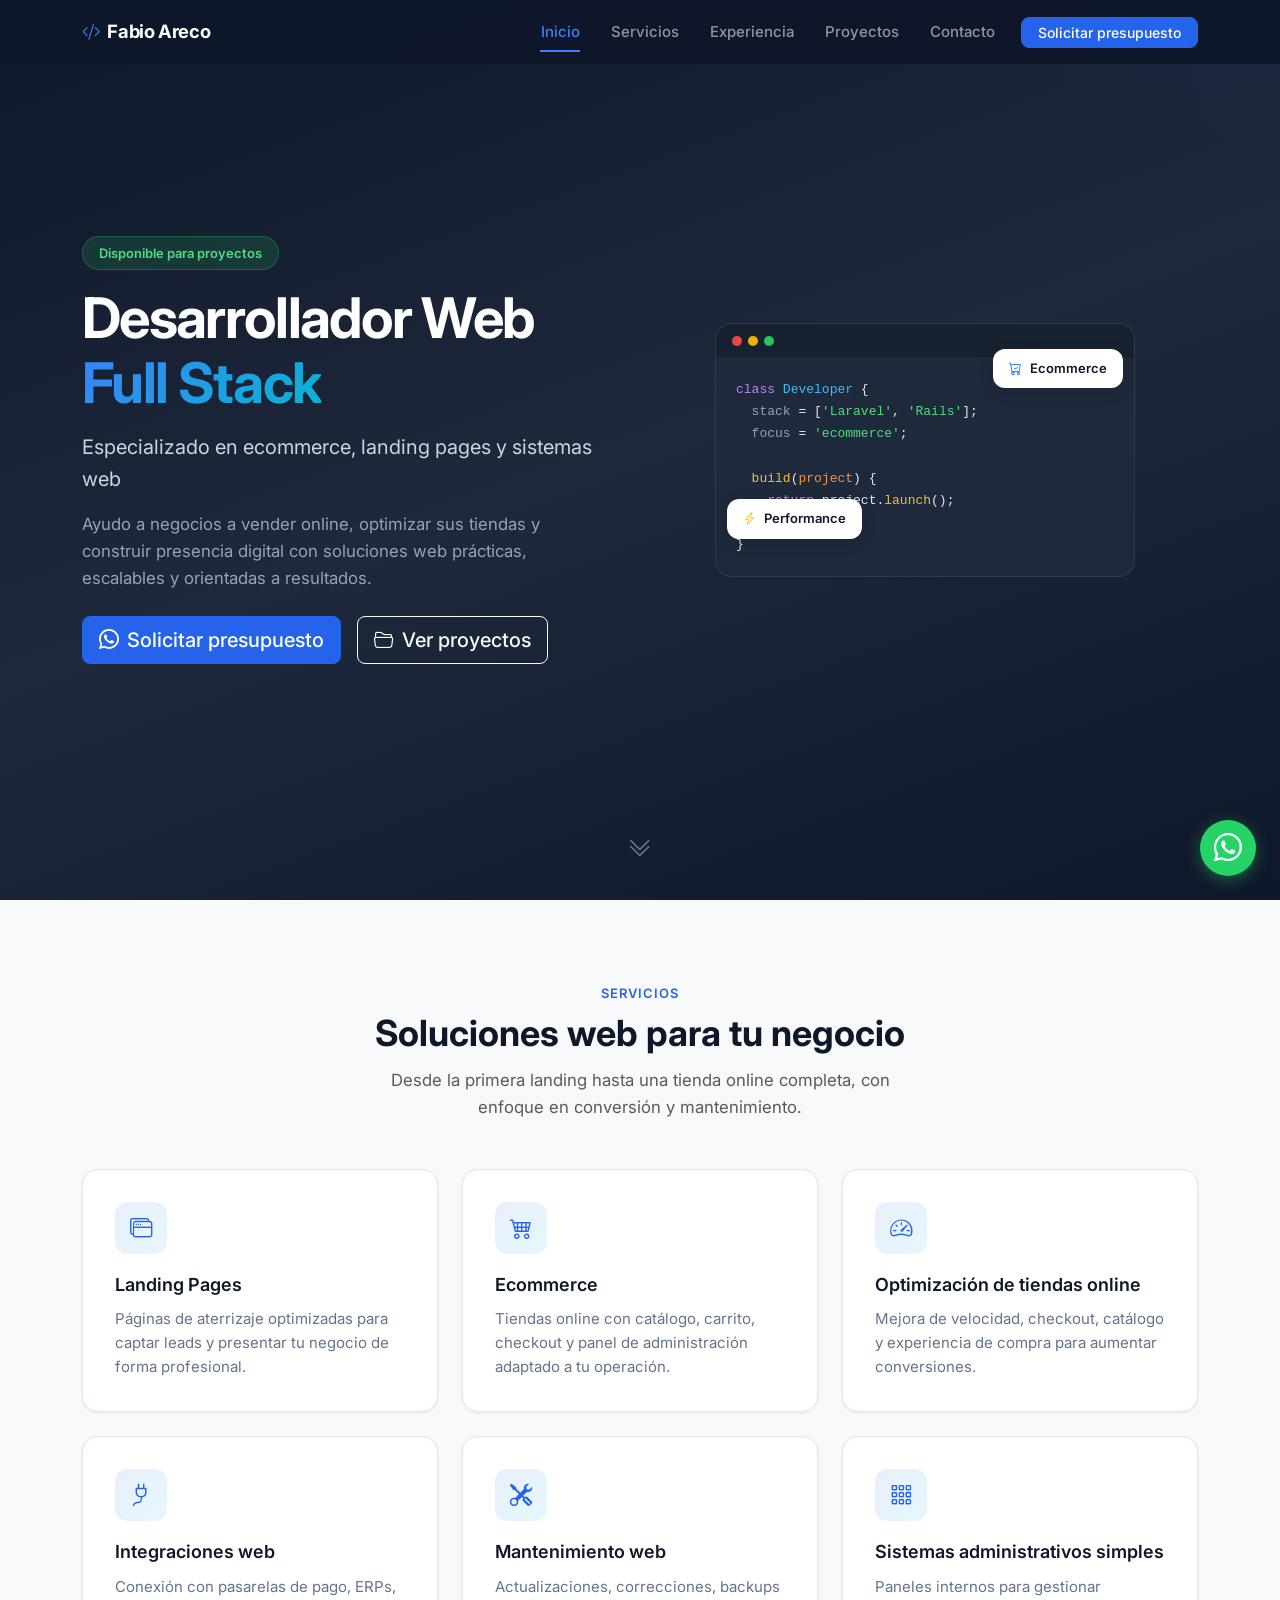
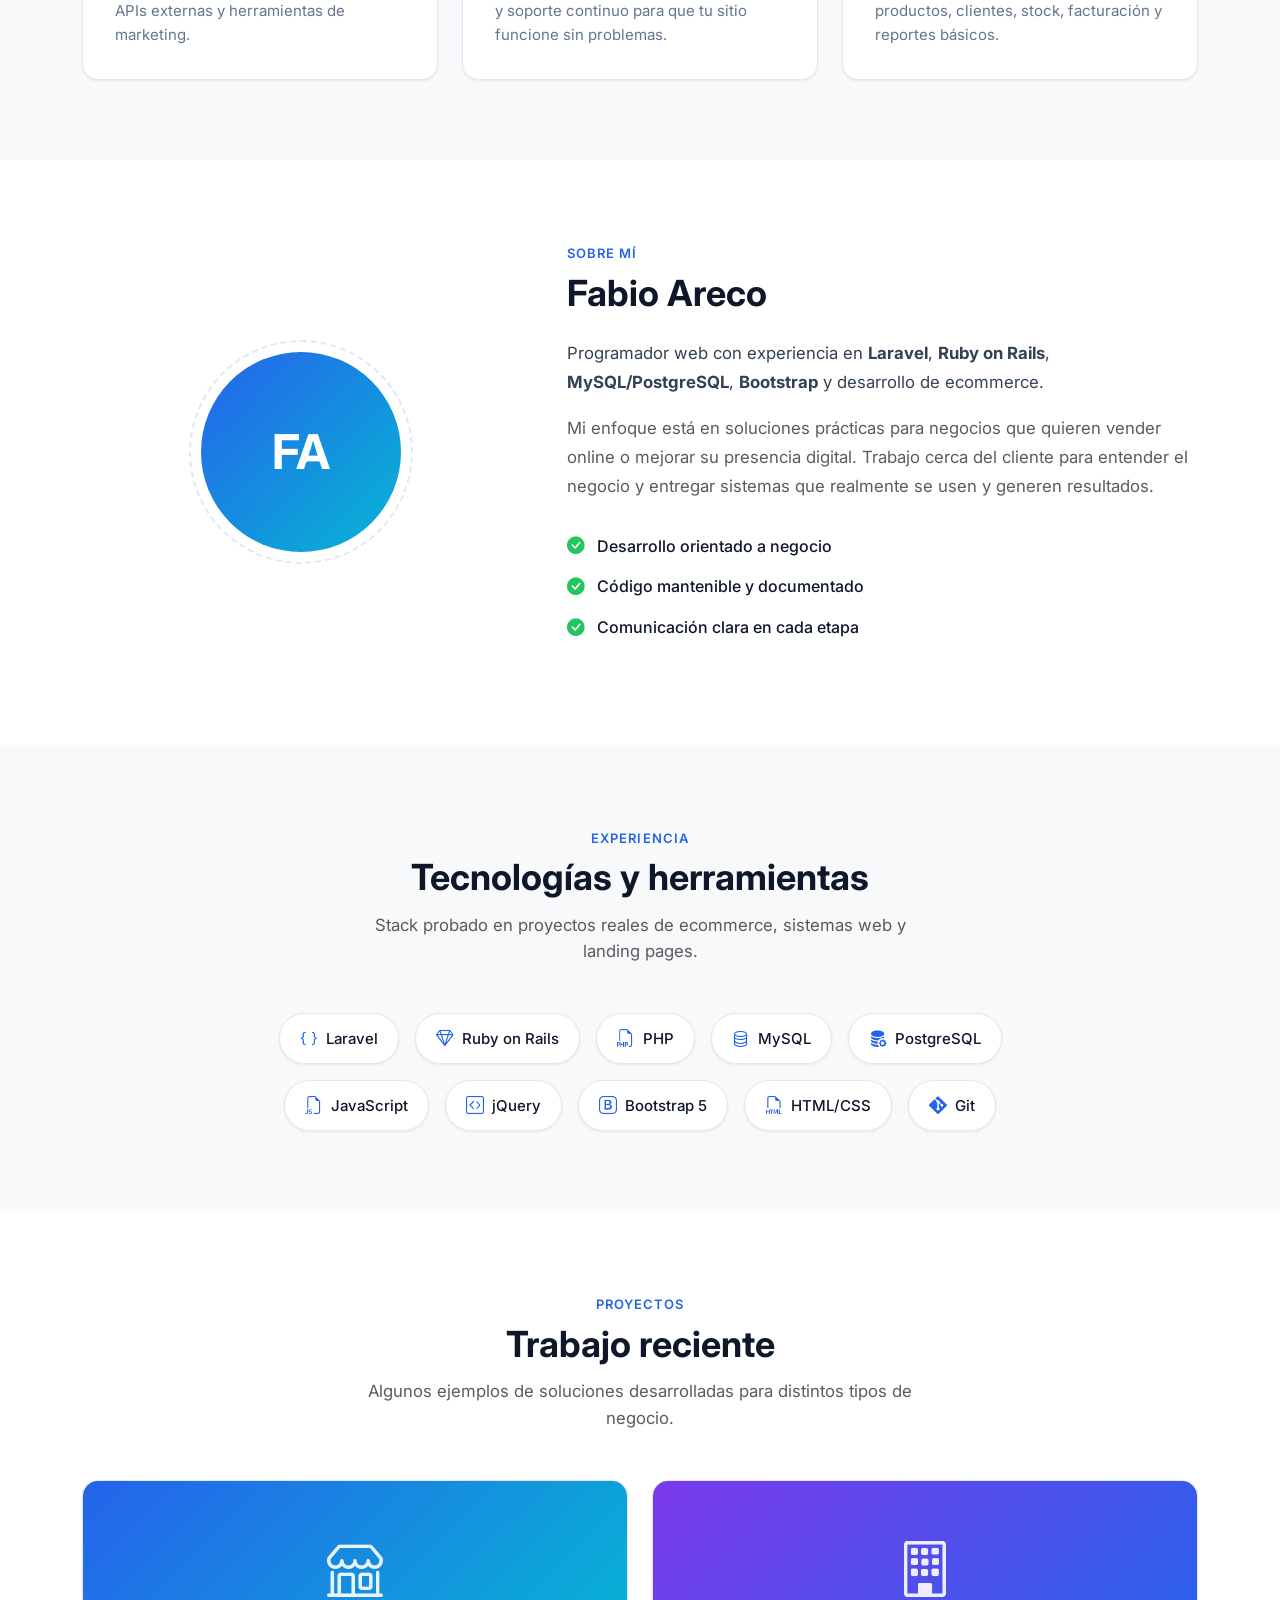
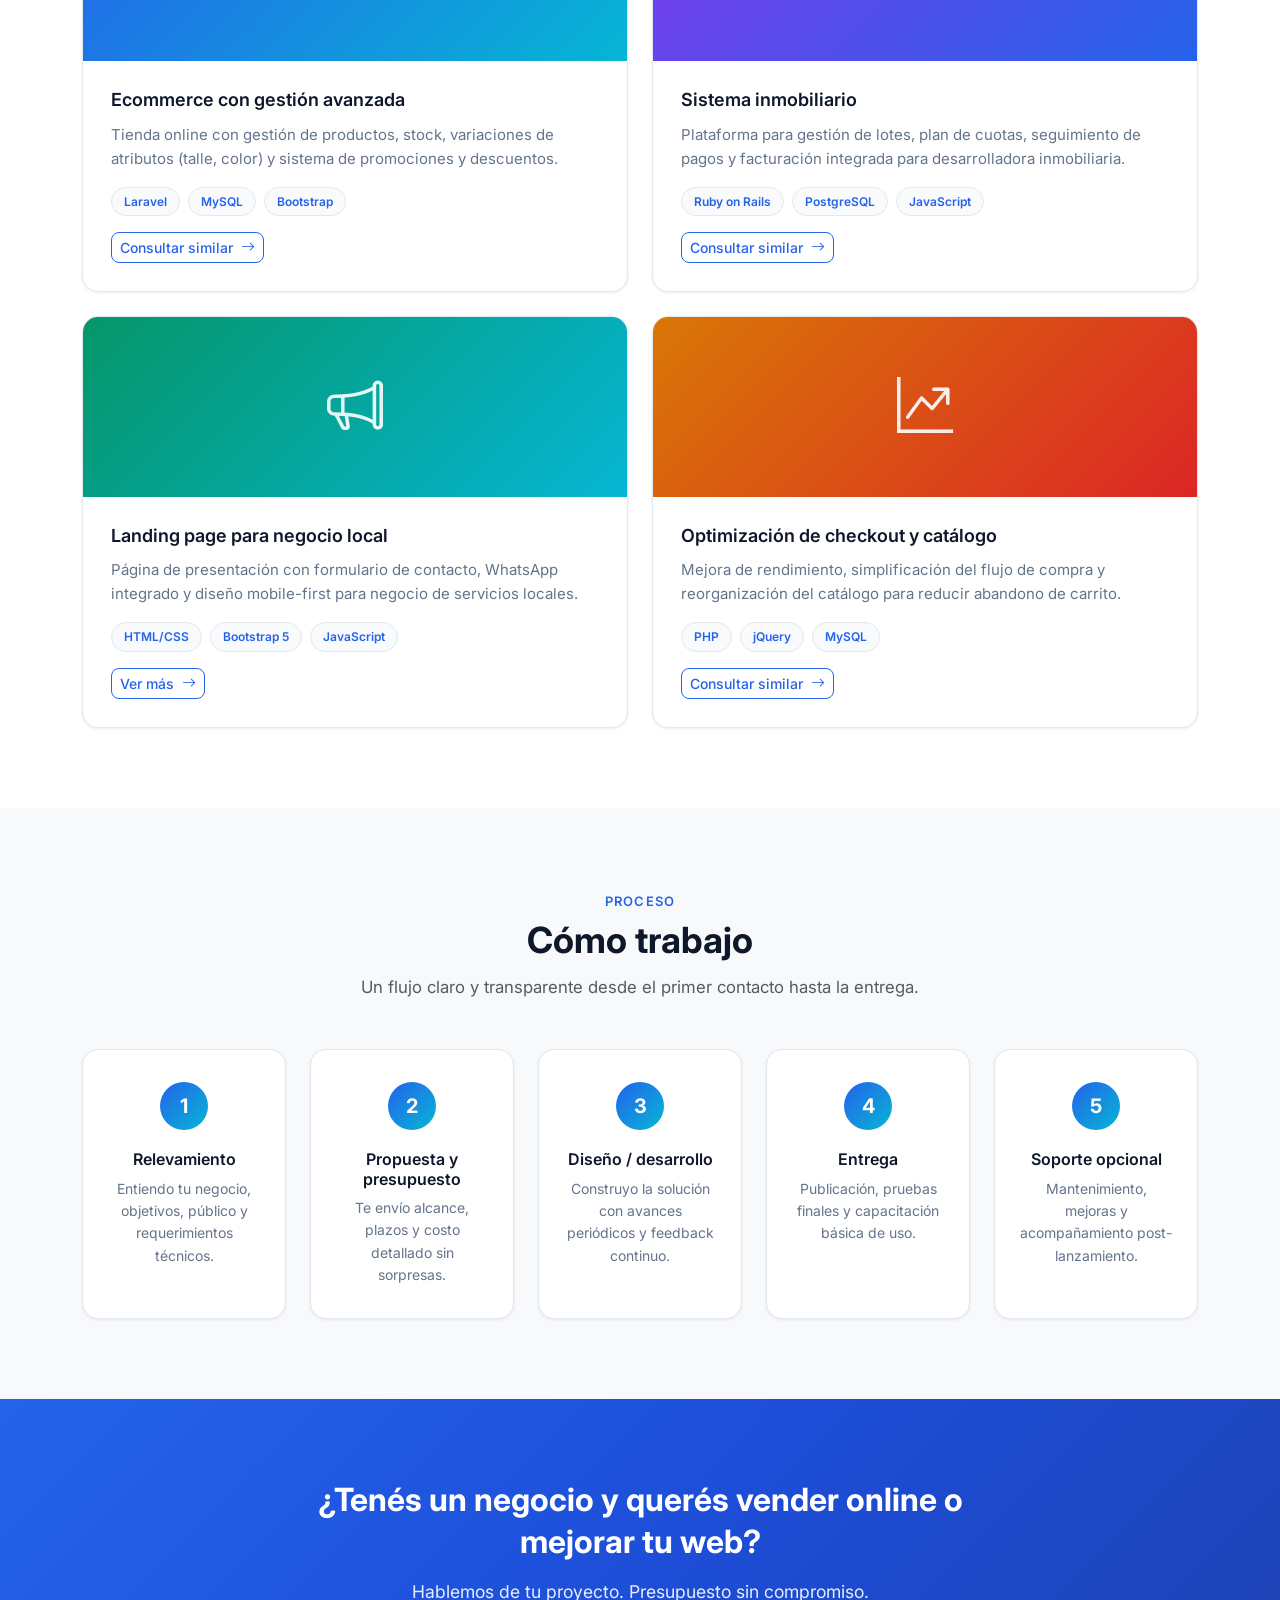
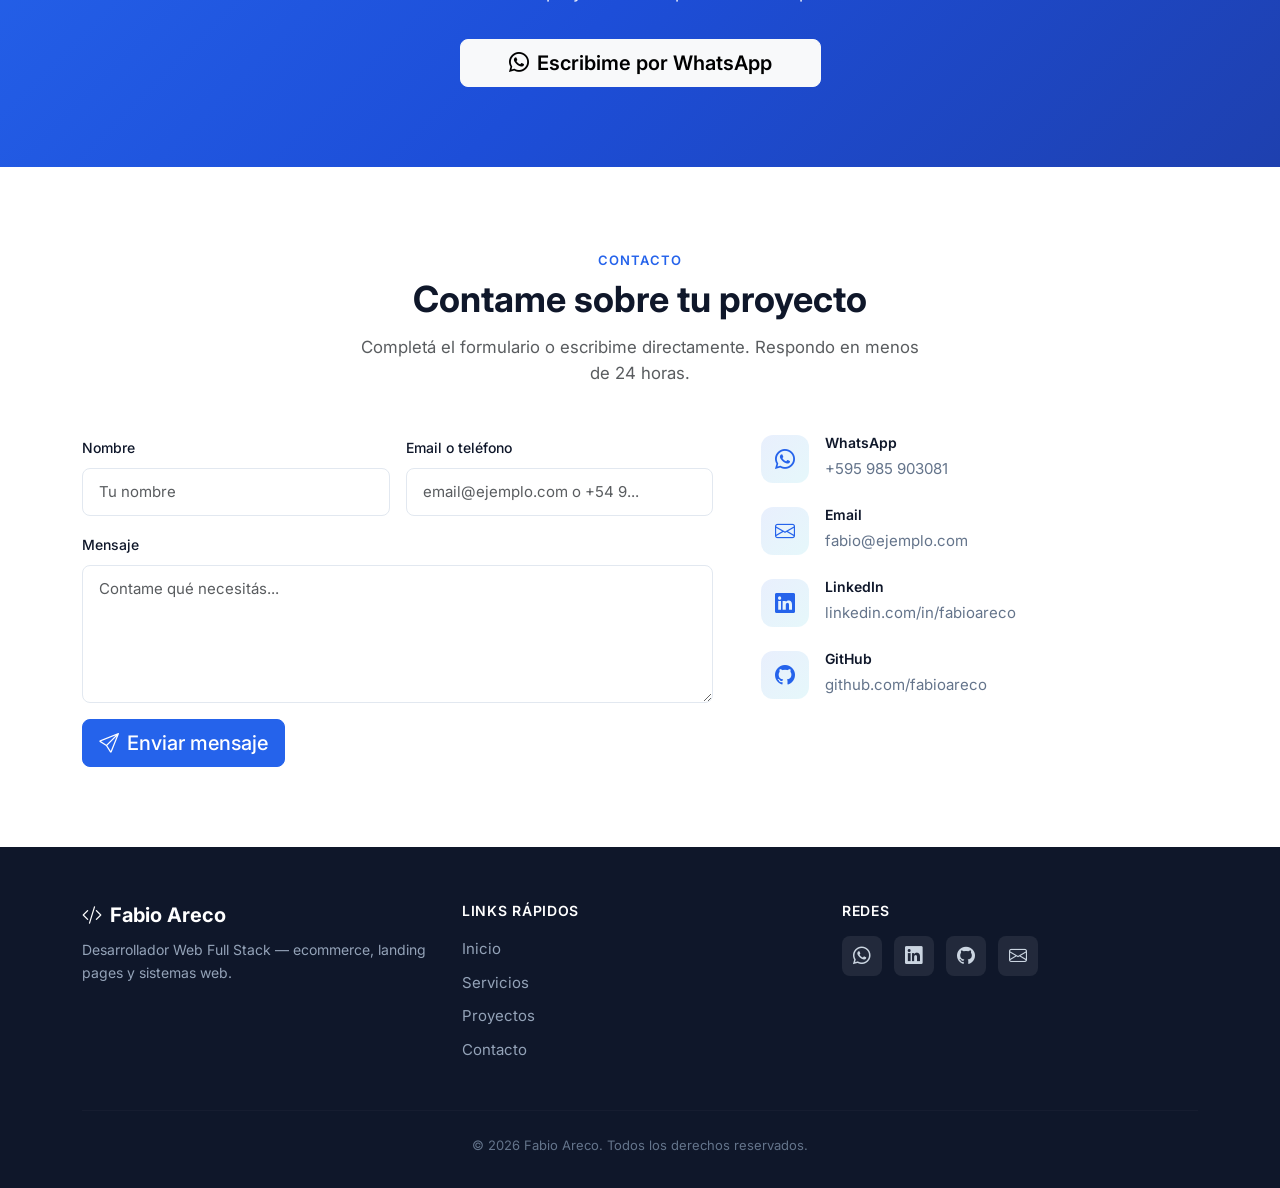
==== index.html @ 22a39469 "Initial commit: Add portfolio website structure with HTML, CSS, and JavaScript files. Includes respo" ====
<!DOCTYPE html>
<html lang="es">
<head>
  <meta charset="UTF-8">
  <meta name="viewport" content="width=device-width, initial-scale=1.0">
  <meta name="description" content="Fabio Areco — Desarrollador Web Full Stack especializado en ecommerce, landing pages y sistemas web.">
  <title>Fabio Areco | Desarrollador Web Full Stack</title>

  <!-- Bootstrap 5 -->
  <link href="https://cdn.jsdelivr.net/npm/bootstrap@5.3.3/dist/css/bootstrap.min.css" rel="stylesheet">
  <!-- Bootstrap Icons -->
  <link href="https://cdn.jsdelivr.net/npm/bootstrap-icons@1.11.3/font/bootstrap-icons.min.css" rel="stylesheet">
  <!-- Google Fonts -->
  <link href="https://fonts.googleapis.com/css2?family=Inter:wght@400;500;600;700&display=swap" rel="stylesheet">
  <!-- Estilos personalizados -->
  <link href="css/style.css" rel="stylesheet">
</head>
<body>

  <!-- ========== NAVBAR ========== -->
  <nav class="navbar navbar-expand-lg navbar-dark fixed-top" id="mainNavbar">
    <div class="container">
      <a class="navbar-brand fw-bold" href="#inicio">
        <span class="brand-icon"><i class="bi bi-code-slash"></i></span>
        Fabio Areco
      </a>

      <button class="navbar-toggler border-0" type="button" data-bs-toggle="collapse" data-bs-target="#navbarNav"
              aria-controls="navbarNav" aria-expanded="false" aria-label="Abrir menú">
        <span class="navbar-toggler-icon"></span>
      </button>

      <div class="collapse navbar-collapse" id="navbarNav">
        <ul class="navbar-nav ms-auto align-items-lg-center gap-lg-1">
          <li class="nav-item"><a class="nav-link" href="#inicio">Inicio</a></li>
          <li class="nav-item"><a class="nav-link" href="#servicios">Servicios</a></li>
          <li class="nav-item"><a class="nav-link" href="#experiencia">Experiencia</a></li>
          <li class="nav-item"><a class="nav-link" href="#proyectos">Proyectos</a></li>
          <li class="nav-item"><a class="nav-link" href="#contacto">Contacto</a></li>
          <li class="nav-item ms-lg-2">
            <a class="btn btn-primary btn-sm px-3" href="#contacto">Solicitar presupuesto</a>
          </li>
        </ul>
      </div>
    </div>
  </nav>

  <!-- ========== HERO ========== -->
  <section id="inicio" class="hero-section">
    <div class="container">
      <div class="row align-items-center min-vh-100 py-5">
        <div class="col-lg-6 order-2 order-lg-1">
          <span class="hero-badge">Disponible para proyectos</span>
          <h1 class="hero-title display-4 fw-bold mt-3">
            Desarrollador Web<br>
            <span class="text-gradient">Full Stack</span>
          </h1>
          <p class="hero-subtitle lead">
            Especializado en ecommerce, landing pages y sistemas web
          </p>
          <p class="hero-text text-muted">
            Ayudo a negocios a vender online, optimizar sus tiendas y construir presencia digital
            con soluciones web prácticas, escalables y orientadas a resultados.
          </p>
          <div class="d-flex flex-wrap gap-3 mt-4">
            <a href="https://wa.me/595985903081?text=Hola%20Fabio%2C%20quiero%20solicitar%20un%20presupuesto"
               class="btn btn-primary btn-lg" target="_blank" rel="noopener noreferrer">
              <i class="bi bi-whatsapp me-2"></i>Solicitar presupuesto
            </a>
            <a href="#proyectos" class="btn btn-outline-light btn-lg">
              <i class="bi bi-folder2-open me-2"></i>Ver proyectos
            </a>
          </div>
        </div>
        <div class="col-lg-6 order-1 order-lg-2 text-center mb-4 mb-lg-0">
          <div class="hero-illustration">
            <div class="hero-code-block">
              <div class="code-header">
                <span class="dot dot-red"></span>
                <span class="dot dot-yellow"></span>
                <span class="dot dot-green"></span>
              </div>
              <pre class="code-content"><code><span class="code-keyword">class</span> <span class="code-class">Developer</span> {
  <span class="code-prop">stack</span> = [<span class="code-string">'Laravel'</span>, <span class="code-string">'Rails'</span>];
  <span class="code-prop">focus</span> = <span class="code-string">'ecommerce'</span>;

  <span class="code-fn">build</span>(<span class="code-param">project</span>) {
    <span class="code-keyword">return</span> project.<span class="code-fn">launch</span>();
  }
}</code></pre>
            </div>
            <div class="hero-float-card hero-float-card-1">
              <i class="bi bi-cart-check text-primary"></i>
              <span>Ecommerce</span>
            </div>
            <div class="hero-float-card hero-float-card-2">
              <i class="bi bi-lightning-charge text-warning"></i>
              <span>Performance</span>
            </div>
          </div>
        </div>
      </div>
    </div>
    <div class="hero-scroll">
      <a href="#servicios" aria-label="Ir a servicios">
        <i class="bi bi-chevron-double-down"></i>
      </a>
    </div>
  </section>

  <!-- ========== SERVICIOS ========== -->
  <section id="servicios" class="section-padding bg-light">
    <div class="container">
      <div class="section-header text-center mb-5">
        <span class="section-label">Servicios</span>
        <h2 class="section-title">Soluciones web para tu negocio</h2>
        <p class="section-desc text-muted mx-auto">
          Desde la primera landing hasta una tienda online completa, con enfoque en conversión y mantenimiento.
        </p>
      </div>

      <div class="row g-4">
        <div class="col-md-6 col-lg-4">
          <div class="service-card h-100">
            <div class="service-icon"><i class="bi bi-window-stack"></i></div>
            <h3>Landing Pages</h3>
            <p>Páginas de aterrizaje optimizadas para captar leads y presentar tu negocio de forma profesional.</p>
          </div>
        </div>
        <div class="col-md-6 col-lg-4">
          <div class="service-card h-100">
            <div class="service-icon"><i class="bi bi-cart4"></i></div>
            <h3>Ecommerce</h3>
            <p>Tiendas online con catálogo, carrito, checkout y panel de administración adaptado a tu operación.</p>
          </div>
        </div>
        <div class="col-md-6 col-lg-4">
          <div class="service-card h-100">
            <div class="service-icon"><i class="bi bi-speedometer2"></i></div>
            <h3>Optimización de tiendas online</h3>
            <p>Mejora de velocidad, checkout, catálogo y experiencia de compra para aumentar conversiones.</p>
          </div>
        </div>
        <div class="col-md-6 col-lg-4">
          <div class="service-card h-100">
            <div class="service-icon"><i class="bi bi-plug"></i></div>
            <h3>Integraciones web</h3>
            <p>Conexión con pasarelas de pago, ERPs, APIs externas y herramientas de marketing.</p>
          </div>
        </div>
        <div class="col-md-6 col-lg-4">
          <div class="service-card h-100">
            <div class="service-icon"><i class="bi bi-tools"></i></div>
            <h3>Mantenimiento web</h3>
            <p>Actualizaciones, correcciones, backups y soporte continuo para que tu sitio funcione sin problemas.</p>
          </div>
        </div>
        <div class="col-md-6 col-lg-4">
          <div class="service-card h-100">
            <div class="service-icon"><i class="bi bi-grid-3x3-gap"></i></div>
            <h3>Sistemas administrativos simples</h3>
            <p>Paneles internos para gestionar productos, clientes, stock, facturación y reportes básicos.</p>
          </div>
        </div>
      </div>
    </div>
  </section>

  <!-- ========== SOBRE MÍ ========== -->
  <section id="sobre-mi" class="section-padding">
    <div class="container">
      <div class="row align-items-center g-5">
        <div class="col-lg-5 text-center">
          <div class="about-avatar">
            <div class="avatar-circle">
              <span>FA</span>
            </div>
            <div class="avatar-ring"></div>
          </div>
        </div>
        <div class="col-lg-7">
          <span class="section-label">Sobre mí</span>
          <h2 class="section-title mb-4">Fabio Areco</h2>
          <p class="about-text">
            Programador web con experiencia en <strong>Laravel</strong>, <strong>Ruby on Rails</strong>,
            <strong>MySQL/PostgreSQL</strong>, <strong>Bootstrap</strong> y desarrollo de ecommerce.
          </p>
          <p class="about-text text-muted">
            Mi enfoque está en soluciones prácticas para negocios que quieren vender online o mejorar
            su presencia digital. Trabajo cerca del cliente para entender el negocio y entregar
            sistemas que realmente se usen y generen resultados.
          </p>
          <ul class="about-list list-unstyled mt-4">
            <li><i class="bi bi-check-circle-fill"></i> Desarrollo orientado a negocio</li>
            <li><i class="bi bi-check-circle-fill"></i> Código mantenible y documentado</li>
            <li><i class="bi bi-check-circle-fill"></i> Comunicación clara en cada etapa</li>
          </ul>
        </div>
      </div>
    </div>
  </section>

  <!-- ========== EXPERIENCIA / HABILIDADES ========== -->
  <section id="experiencia" class="section-padding bg-light">
    <div class="container">
      <div class="section-header text-center mb-5">
        <span class="section-label">Experiencia</span>
        <h2 class="section-title">Tecnologías y herramientas</h2>
        <p class="section-desc text-muted mx-auto">
          Stack probado en proyectos reales de ecommerce, sistemas web y landing pages.
        </p>
      </div>

      <div class="skills-grid">
        <div class="skill-badge"><i class="bi bi-braces"></i> Laravel</div>
        <div class="skill-badge"><i class="bi bi-gem"></i> Ruby on Rails</div>
        <div class="skill-badge"><i class="bi bi-filetype-php"></i> PHP</div>
        <div class="skill-badge"><i class="bi bi-database"></i> MySQL</div>
        <div class="skill-badge"><i class="bi bi-database-fill-gear"></i> PostgreSQL</div>
        <div class="skill-badge"><i class="bi bi-filetype-js"></i> JavaScript</div>
        <div class="skill-badge"><i class="bi bi-code-square"></i> jQuery</div>
        <div class="skill-badge"><i class="bi bi-bootstrap"></i> Bootstrap 5</div>
        <div class="skill-badge"><i class="bi bi-filetype-html"></i> HTML/CSS</div>
        <div class="skill-badge"><i class="bi bi-git"></i> Git</div>
      </div>
    </div>
  </section>

  <!-- ========== PROYECTOS ========== -->
  <section id="proyectos" class="section-padding">
    <div class="container">
      <div class="section-header text-center mb-5">
        <span class="section-label">Proyectos</span>
        <h2 class="section-title">Trabajo reciente</h2>
        <p class="section-desc text-muted mx-auto">
          Algunos ejemplos de soluciones desarrolladas para distintos tipos de negocio.
        </p>
      </div>

      <div class="row g-4">
        <div class="col-md-6 col-lg-6">
          <article class="project-card h-100">
            <div class="project-image project-image-1">
              <i class="bi bi-shop"></i>
            </div>
            <div class="project-body">
              <h3>Ecommerce con gestión avanzada</h3>
              <p>
                Tienda online con gestión de productos, stock, variaciones de atributos
                (talle, color) y sistema de promociones y descuentos.
              </p>
              <div class="project-tags">
                <span>Laravel</span>
                <span>MySQL</span>
                <span>Bootstrap</span>
              </div>
              <a href="#contacto" class="btn btn-outline-primary btn-sm mt-3">
                Consultar similar <i class="bi bi-arrow-right ms-1"></i>
              </a>
            </div>
          </article>
        </div>

        <div class="col-md-6 col-lg-6">
          <article class="project-card h-100">
            <div class="project-image project-image-2">
              <i class="bi bi-building"></i>
            </div>
            <div class="project-body">
              <h3>Sistema inmobiliario</h3>
              <p>
                Plataforma para gestión de lotes, plan de cuotas, seguimiento de pagos
                y facturación integrada para desarrolladora inmobiliaria.
              </p>
              <div class="project-tags">
                <span>Ruby on Rails</span>
                <span>PostgreSQL</span>
                <span>JavaScript</span>
              </div>
              <a href="#contacto" class="btn btn-outline-primary btn-sm mt-3">
                Consultar similar <i class="bi bi-arrow-right ms-1"></i>
              </a>
            </div>
          </article>
        </div>

        <div class="col-md-6 col-lg-6">
          <article class="project-card h-100">
            <div class="project-image project-image-3">
              <i class="bi bi-megaphone"></i>
            </div>
            <div class="project-body">
              <h3>Landing page para negocio local</h3>
              <p>
                Página de presentación con formulario de contacto, WhatsApp integrado
                y diseño mobile-first para negocio de servicios locales.
              </p>
              <div class="project-tags">
                <span>HTML/CSS</span>
                <span>Bootstrap 5</span>
                <span>JavaScript</span>
              </div>
              <a href="#contacto" class="btn btn-outline-primary btn-sm mt-3">
                Ver más <i class="bi bi-arrow-right ms-1"></i>
              </a>
            </div>
          </article>
        </div>

        <div class="col-md-6 col-lg-6">
          <article class="project-card h-100">
            <div class="project-image project-image-4">
              <i class="bi bi-graph-up-arrow"></i>
            </div>
            <div class="project-body">
              <h3>Optimización de checkout y catálogo</h3>
              <p>
                Mejora de rendimiento, simplificación del flujo de compra y reorganización
                del catálogo para reducir abandono de carrito.
              </p>
              <div class="project-tags">
                <span>PHP</span>
                <span>jQuery</span>
                <span>MySQL</span>
              </div>
              <a href="#contacto" class="btn btn-outline-primary btn-sm mt-3">
                Consultar similar <i class="bi bi-arrow-right ms-1"></i>
              </a>
            </div>
          </article>
        </div>
      </div>
    </div>
  </section>

  <!-- ========== PROCESO DE TRABAJO ========== -->
  <section id="proceso" class="section-padding bg-light">
    <div class="container">
      <div class="section-header text-center mb-5">
        <span class="section-label">Proceso</span>
        <h2 class="section-title">Cómo trabajo</h2>
        <p class="section-desc text-muted mx-auto">
          Un flujo claro y transparente desde el primer contacto hasta la entrega.
        </p>
      </div>

      <div class="process-timeline">
        <div class="process-step">
          <div class="process-number">1</div>
          <h3>Relevamiento</h3>
          <p>Entiendo tu negocio, objetivos, público y requerimientos técnicos.</p>
        </div>
        <div class="process-step">
          <div class="process-number">2</div>
          <h3>Propuesta y presupuesto</h3>
          <p>Te envío alcance, plazos y costo detallado sin sorpresas.</p>
        </div>
        <div class="process-step">
          <div class="process-number">3</div>
          <h3>Diseño / desarrollo</h3>
          <p>Construyo la solución con avances periódicos y feedback continuo.</p>
        </div>
        <div class="process-step">
          <div class="process-number">4</div>
          <h3>Entrega</h3>
          <p>Publicación, pruebas finales y capacitación básica de uso.</p>
        </div>
        <div class="process-step">
          <div class="process-number">5</div>
          <h3>Soporte opcional</h3>
          <p>Mantenimiento, mejoras y acompañamiento post-lanzamiento.</p>
        </div>
      </div>
    </div>
  </section>

  <!-- ========== CTA ========== -->
  <section id="cta" class="cta-section">
    <div class="container text-center">
      <h2 class="cta-title">¿Tenés un negocio y querés vender online o mejorar tu web?</h2>
      <p class="cta-text">Hablemos de tu proyecto. Presupuesto sin compromiso.</p>
      <a href="https://wa.me/595985903081?text=Hola%20Fabio%2C%20tengo%20un%20negocio%20y%20quiero%20mejorar%20mi%20web"
         class="btn btn-light btn-lg px-5" target="_blank" rel="noopener noreferrer">
        <i class="bi bi-whatsapp me-2"></i>Escribime por WhatsApp
      </a>
    </div>
  </section>

  <!-- ========== CONTACTO ========== -->
  <section id="contacto" class="section-padding">
    <div class="container">
      <div class="section-header text-center mb-5">
        <span class="section-label">Contacto</span>
        <h2 class="section-title">Contame sobre tu proyecto</h2>
        <p class="section-desc text-muted mx-auto">
          Completá el formulario o escribime directamente. Respondo en menos de 24 horas.
        </p>
      </div>

      <div class="row g-5">
        <div class="col-lg-7">
          <form id="contactForm" class="contact-form" novalidate>
            <div class="row g-3">
              <div class="col-md-6">
                <label for="nombre" class="form-label">Nombre</label>
                <input type="text" class="form-control" id="nombre" name="nombre" placeholder="Tu nombre" required>
              </div>
              <div class="col-md-6">
                <label for="contacto" class="form-label">Email o teléfono</label>
                <input type="text" class="form-control" id="contactoInput" name="contacto"
                       placeholder="email@ejemplo.com o +54 9..." required>
              </div>
              <div class="col-12">
                <label for="mensaje" class="form-label">Mensaje</label>
                <textarea class="form-control" id="mensaje" name="mensaje" rows="5"
                          placeholder="Contame qué necesitás..." required></textarea>
              </div>
              <div class="col-12">
                <button type="submit" class="btn btn-primary btn-lg">
                  <i class="bi bi-send me-2"></i>Enviar mensaje
                </button>
              </div>
            </div>
          </form>
        </div>

        <div class="col-lg-5">
          <div class="contact-info">
            <div class="contact-item">
              <div class="contact-icon"><i class="bi bi-whatsapp"></i></div>
              <div>
                <h4>WhatsApp</h4>
                <a href="https://wa.me/595985903081" target="_blank" rel="noopener noreferrer">
                  +595 985 903081
                </a>
              </div>
            </div>
            <div class="contact-item">
              <div class="contact-icon"><i class="bi bi-envelope"></i></div>
              <div>
                <h4>Email</h4>
                <a href="mailto:fabio@ejemplo.com">fabio@ejemplo.com</a>
              </div>
            </div>
            <div class="contact-item">
              <div class="contact-icon"><i class="bi bi-linkedin"></i></div>
              <div>
                <h4>LinkedIn</h4>
                <a href="https://linkedin.com/in/fabioareco" target="_blank" rel="noopener noreferrer">
                  linkedin.com/in/fabioareco
                </a>
              </div>
            </div>
            <div class="contact-item">
              <div class="contact-icon"><i class="bi bi-github"></i></div>
              <div>
                <h4>GitHub</h4>
                <a href="https://github.com/fabioareco" target="_blank" rel="noopener noreferrer">
                  github.com/fabioareco
                </a>
              </div>
            </div>
          </div>
        </div>
      </div>
    </div>
  </section>

  <!-- ========== FOOTER ========== -->
  <footer class="site-footer">
    <div class="container">
      <div class="row g-4">
        <div class="col-md-4">
          <h5 class="footer-brand">
            <i class="bi bi-code-slash me-2"></i>Fabio Areco
          </h5>
          <p class="footer-text">
            Desarrollador Web Full Stack — ecommerce, landing pages y sistemas web.
          </p>
        </div>
        <div class="col-md-4">
          <h6 class="footer-heading">Links rápidos</h6>
          <ul class="footer-links list-unstyled">
            <li><a href="#inicio">Inicio</a></li>
            <li><a href="#servicios">Servicios</a></li>
            <li><a href="#proyectos">Proyectos</a></li>
            <li><a href="#contacto">Contacto</a></li>
          </ul>
        </div>
        <div class="col-md-4">
          <h6 class="footer-heading">Redes</h6>
          <div class="footer-social">
            <a href="https://wa.me/595985903081" target="_blank" rel="noopener noreferrer" aria-label="WhatsApp">
              <i class="bi bi-whatsapp"></i>
            </a>
            <a href="https://linkedin.com/in/fabioareco" target="_blank" rel="noopener noreferrer" aria-label="LinkedIn">
              <i class="bi bi-linkedin"></i>
            </a>
            <a href="https://github.com/fabioareco" target="_blank" rel="noopener noreferrer" aria-label="GitHub">
              <i class="bi bi-github"></i>
            </a>
            <a href="mailto:fabio@ejemplo.com" aria-label="Email">
              <i class="bi bi-envelope"></i>
            </a>
          </div>
        </div>
      </div>
      <hr class="footer-divider">
      <p class="footer-copy text-center mb-0">
        &copy; <span id="currentYear"></span> Fabio Areco. Todos los derechos reservados.
      </p>
    </div>
  </footer>

  <!-- Botón flotante WhatsApp -->
  <a href="https://wa.me/595985903081?text=Hola%20Fabio%2C%20quiero%20consultarte%20por%20un%20proyecto"
     class="whatsapp-float" target="_blank" rel="noopener noreferrer" aria-label="Contactar por WhatsApp">
    <i class="bi bi-whatsapp"></i>
  </a>

  <!-- Bootstrap JS -->
  <script src="https://cdn.jsdelivr.net/npm/bootstrap@5.3.3/dist/js/bootstrap.bundle.min.js"></script>
  <!-- JS personalizado -->
  <script src="js/main.js"></script>
</body>
</html>
---- css/style.css ----
/* =============================================
   Portfolio Fabio Areco — Estilos personalizados
   ============================================= */

/* --- Variables CSS --- */
:root {
  --color-primary: #2563eb;
  --color-primary-dark: #1d4ed8;
  --color-primary-light: #3b82f6;
  --color-secondary: #0f172a;
  --color-accent: #06b6d4;
  --color-success: #22c55e;
  --color-text: #334155;
  --color-text-muted: #64748b;
  --color-bg: #ffffff;
  --color-bg-light: #f8fafc;
  --color-bg-dark: #0f172a;
  --color-border: #e2e8f0;
  --shadow-sm: 0 1px 3px rgba(15, 23, 42, 0.08);
  --shadow-md: 0 4px 16px rgba(15, 23, 42, 0.1);
  --shadow-lg: 0 10px 40px rgba(15, 23, 42, 0.12);
  --radius-sm: 8px;
  --radius-md: 12px;
  --radius-lg: 16px;
  --radius-xl: 24px;
  --transition: 0.3s ease;
  --font-main: 'Inter', system-ui, -apple-system, sans-serif;
}

/* --- Reset y base --- */
*,
*::before,
*::after {
  box-sizing: border-box;
}

html {
  scroll-behavior: smooth;
  overflow-x: clip;
  max-width: 100%;
}

body {
  font-family: var(--font-main);
  color: var(--color-text);
  background-color: var(--color-bg);
  line-height: 1.6;
  overflow-x: clip;
  max-width: 100%;
}

/* --- Utilidades --- */
.section-padding {
  padding: 5rem 0;
}

.section-label {
  display: inline-block;
  font-size: 0.8125rem;
  font-weight: 600;
  text-transform: uppercase;
  letter-spacing: 0.08em;
  color: var(--color-primary);
  margin-bottom: 0.5rem;
}

.section-title {
  font-size: clamp(1.75rem, 4vw, 2.25rem);
  font-weight: 700;
  color: var(--color-secondary);
  margin-bottom: 0.75rem;
}

.section-desc {
  max-width: 560px;
  font-size: 1.05rem;
}

.text-gradient {
  background: linear-gradient(135deg, var(--color-primary-light), var(--color-accent));
  -webkit-background-clip: text;
  -webkit-text-fill-color: transparent;
  background-clip: text;
}

/* --- Botones Bootstrap override --- */
.btn-primary {
  background-color: var(--color-primary);
  border-color: var(--color-primary);
  border-radius: var(--radius-sm);
  font-weight: 500;
  transition: transform var(--transition), box-shadow var(--transition), background-color var(--transition);
}

.btn-primary:hover,
.btn-primary:focus {
  background-color: var(--color-primary-dark);
  border-color: var(--color-primary-dark);
  transform: translateY(-2px);
  box-shadow: 0 6px 20px rgba(37, 99, 235, 0.35);
}

.btn-outline-primary {
  color: var(--color-primary);
  border-color: var(--color-primary);
  border-radius: var(--radius-sm);
  font-weight: 500;
  transition: all var(--transition);
}

.btn-outline-primary:hover {
  background-color: var(--color-primary);
  border-color: var(--color-primary);
  transform: translateY(-2px);
}

.btn-outline-light {
  border-radius: var(--radius-sm);
  font-weight: 500;
  transition: all var(--transition);
}

.btn-outline-light:hover {
  transform: translateY(-2px);
}

/* --- Navbar --- */
#mainNavbar {
  background: rgba(15, 23, 42, 0.95);
  backdrop-filter: blur(12px);
  -webkit-backdrop-filter: blur(12px);
  padding: 0.75rem 0;
  transition: box-shadow var(--transition), padding var(--transition);
}

#mainNavbar.scrolled {
  box-shadow: var(--shadow-md);
  padding: 0.5rem 0;
}

.navbar-brand {
  font-size: 1.15rem;
  letter-spacing: -0.02em;
}

.brand-icon {
  color: var(--color-primary-light);
  margin-right: 0.25rem;
}

.nav-link {
  font-size: 0.9375rem;
  font-weight: 500;
  padding: 0.5rem 0.85rem !important;
  transition: color var(--transition);
  position: relative;
}

.nav-link::after {
  content: '';
  position: absolute;
  bottom: 0;
  left: 50%;
  width: 0;
  height: 2px;
  background: var(--color-primary-light);
  transition: width var(--transition), left var(--transition);
}

.nav-link:hover::after,
.nav-link.active::after {
  width: 60%;
  left: 20%;
}

.nav-link:hover,
.nav-link.active {
  color: var(--color-primary-light) !important;
}

/* --- Hero --- */
.hero-section {
  background: linear-gradient(160deg, var(--color-bg-dark) 0%, #1e293b 50%, #0f172a 100%);
  color: #fff;
  position: relative;
  overflow: hidden;
  width: 100%;
}

.hero-section .container {
  overflow-x: clip;
}

.hero-section::before {
  content: '';
  position: absolute;
  top: -50%;
  right: -20%;
  width: 600px;
  height: 600px;
  background: radial-gradient(circle, rgba(37, 99, 235, 0.15) 0%, transparent 70%);
  pointer-events: none;
}

.hero-badge {
  display: inline-block;
  background: rgba(34, 197, 94, 0.15);
  color: #4ade80;
  font-size: 0.8125rem;
  font-weight: 600;
  padding: 0.35rem 1rem;
  border-radius: 50px;
  border: 1px solid rgba(34, 197, 94, 0.3);
}

.hero-title {
  line-height: 1.15;
  letter-spacing: -0.03em;
}

.hero-subtitle {
  color: #cbd5e1;
  font-weight: 400;
  margin-top: 1rem;
}

.hero-text {
  font-size: 1.05rem;
  max-width: 520px;
  color: #94a3b8 !important;
}

/* Ilustración del hero */
.hero-illustration {
  position: relative;
  max-width: 420px;
  width: 100%;
  margin: 0 auto;
  overflow: hidden;
}

.hero-code-block {
  background: #1e293b;
  border-radius: var(--radius-lg);
  border: 1px solid rgba(255, 255, 255, 0.08);
  box-shadow: var(--shadow-lg);
  overflow: hidden;
  text-align: left;
}

.code-header {
  display: flex;
  gap: 6px;
  padding: 12px 16px;
  background: rgba(0, 0, 0, 0.2);
  border-bottom: 1px solid rgba(255, 255, 255, 0.06);
}

.dot {
  width: 10px;
  height: 10px;
  border-radius: 50%;
}

.dot-red { background: #ef4444; }
.dot-yellow { background: #eab308; }
.dot-green { background: #22c55e; }

.code-content {
  padding: 1.25rem;
  margin: 0;
  font-size: 0.8125rem;
  line-height: 1.7;
  color: #e2e8f0;
  overflow-x: auto;
  max-width: 100%;
  white-space: pre-wrap;
  word-break: break-word;
}

.code-keyword { color: #c084fc; }
.code-class { color: #38bdf8; }
.code-prop { color: #94a3b8; }
.code-string { color: #4ade80; }
.code-fn { color: #fbbf24; }
.code-param { color: #fb923c; }

.hero-float-card {
  position: absolute;
  background: #fff;
  color: var(--color-secondary);
  padding: 0.6rem 1rem;
  border-radius: var(--radius-md);
  box-shadow: var(--shadow-md);
  font-size: 0.8125rem;
  font-weight: 600;
  display: flex;
  align-items: center;
  gap: 0.5rem;
  animation: float 3s ease-in-out infinite;
}

.hero-float-card-1 {
  top: 10%;
  right: 0.75rem;
  animation-delay: 0s;
}

.hero-float-card-2 {
  bottom: 15%;
  left: 0.75rem;
  animation-delay: 1.5s;
}

@keyframes float {
  0%, 100% { transform: translateY(0); }
  50% { transform: translateY(-10px); }
}

.hero-scroll {
  position: absolute;
  bottom: 2rem;
  left: 50%;
  transform: translateX(-50%);
}

.hero-scroll a {
  color: rgba(255, 255, 255, 0.4);
  font-size: 1.5rem;
  transition: color var(--transition);
  animation: bounce 2s infinite;
}

.hero-scroll a:hover {
  color: #fff;
}

@keyframes bounce {
  0%, 100% { transform: translateY(0); }
  50% { transform: translateY(6px); }
}

/* --- Servicios --- */
.service-card {
  background: var(--color-bg);
  border: 1px solid var(--color-border);
  border-radius: var(--radius-lg);
  padding: 2rem;
  box-shadow: var(--shadow-sm);
  transition: transform var(--transition), box-shadow var(--transition);
}

.service-card:hover {
  transform: translateY(-6px);
  box-shadow: var(--shadow-lg);
}

.service-icon {
  width: 52px;
  height: 52px;
  display: flex;
  align-items: center;
  justify-content: center;
  background: linear-gradient(135deg, rgba(37, 99, 235, 0.1), rgba(6, 182, 212, 0.1));
  border-radius: var(--radius-md);
  font-size: 1.4rem;
  color: var(--color-primary);
  margin-bottom: 1.25rem;
}

.service-card h3 {
  font-size: 1.125rem;
  font-weight: 600;
  color: var(--color-secondary);
  margin-bottom: 0.75rem;
}

.service-card p {
  color: var(--color-text-muted);
  font-size: 0.9375rem;
  margin: 0;
}

/* --- Sobre mí --- */
.about-avatar {
  position: relative;
  display: inline-block;
}

.avatar-circle {
  width: 200px;
  height: 200px;
  border-radius: 50%;
  background: linear-gradient(135deg, var(--color-primary), var(--color-accent));
  display: flex;
  align-items: center;
  justify-content: center;
  font-size: 3rem;
  font-weight: 700;
  color: #fff;
  position: relative;
  z-index: 1;
}

.avatar-ring {
  position: absolute;
  inset: -12px;
  border: 2px dashed var(--color-border);
  border-radius: 50%;
  animation: spin 20s linear infinite;
}

@keyframes spin {
  to { transform: rotate(360deg); }
}

.about-text {
  font-size: 1.05rem;
  line-height: 1.75;
}

.about-list li {
  display: flex;
  align-items: center;
  gap: 0.75rem;
  padding: 0.4rem 0;
  font-weight: 500;
  color: var(--color-secondary);
}

.about-list li i {
  color: var(--color-success);
  font-size: 1.1rem;
}

/* --- Habilidades --- */
.skills-grid {
  display: flex;
  flex-wrap: wrap;
  justify-content: center;
  gap: 1rem;
  max-width: 800px;
  margin: 0 auto;
}

.skill-badge {
  display: inline-flex;
  align-items: center;
  gap: 0.5rem;
  background: var(--color-bg);
  border: 1px solid var(--color-border);
  border-radius: 50px;
  padding: 0.65rem 1.25rem;
  font-size: 0.9375rem;
  font-weight: 500;
  color: var(--color-secondary);
  box-shadow: var(--shadow-sm);
  transition: transform var(--transition), box-shadow var(--transition), border-color var(--transition);
  cursor: default;
}

.skill-badge:hover {
  transform: translateY(-3px);
  box-shadow: var(--shadow-md);
  border-color: var(--color-primary-light);
}

.skill-badge i {
  color: var(--color-primary);
  font-size: 1.1rem;
}

/* --- Proyectos --- */
.project-card {
  background: var(--color-bg);
  border: 1px solid var(--color-border);
  border-radius: var(--radius-lg);
  overflow: hidden;
  box-shadow: var(--shadow-sm);
  transition: transform var(--transition), box-shadow var(--transition);
}

.project-card:hover {
  transform: translateY(-6px);
  box-shadow: var(--shadow-lg);
}

.project-image {
  height: 180px;
  display: flex;
  align-items: center;
  justify-content: center;
  font-size: 3.5rem;
  color: rgba(255, 255, 255, 0.9);
}

.project-image-1 { background: linear-gradient(135deg, #2563eb, #06b6d4); }
.project-image-2 { background: linear-gradient(135deg, #7c3aed, #2563eb); }
.project-image-3 { background: linear-gradient(135deg, #059669, #06b6d4); }
.project-image-4 { background: linear-gradient(135deg, #d97706, #dc2626); }

.project-body {
  padding: 1.75rem;
}

.project-body h3 {
  font-size: 1.125rem;
  font-weight: 600;
  color: var(--color-secondary);
  margin-bottom: 0.75rem;
}

.project-body p {
  color: var(--color-text-muted);
  font-size: 0.9375rem;
  margin-bottom: 1rem;
}

.project-tags {
  display: flex;
  flex-wrap: wrap;
  gap: 0.5rem;
}

.project-tags span {
  background: var(--color-bg-light);
  color: var(--color-primary);
  font-size: 0.75rem;
  font-weight: 600;
  padding: 0.25rem 0.75rem;
  border-radius: 50px;
  border: 1px solid var(--color-border);
}

/* --- Proceso --- */
.process-timeline {
  display: grid;
  grid-template-columns: repeat(auto-fit, minmax(200px, 1fr));
  gap: 1.5rem;
  position: relative;
}

.process-step {
  background: var(--color-bg);
  border: 1px solid var(--color-border);
  border-radius: var(--radius-lg);
  padding: 2rem 1.5rem;
  text-align: center;
  box-shadow: var(--shadow-sm);
  transition: transform var(--transition), box-shadow var(--transition);
}

.process-step:hover {
  transform: translateY(-4px);
  box-shadow: var(--shadow-md);
}

.process-number {
  width: 48px;
  height: 48px;
  background: linear-gradient(135deg, var(--color-primary), var(--color-accent));
  color: #fff;
  font-size: 1.25rem;
  font-weight: 700;
  border-radius: 50%;
  display: flex;
  align-items: center;
  justify-content: center;
  margin: 0 auto 1.25rem;
}

.process-step h3 {
  font-size: 1rem;
  font-weight: 600;
  color: var(--color-secondary);
  margin-bottom: 0.5rem;
}

.process-step p {
  font-size: 0.875rem;
  color: var(--color-text-muted);
  margin: 0;
}

/* --- CTA --- */
.cta-section {
  background: linear-gradient(135deg, var(--color-primary) 0%, var(--color-primary-dark) 50%, #1e40af 100%);
  padding: 5rem 0;
  color: #fff;
}

.cta-title {
  font-size: clamp(1.5rem, 4vw, 2rem);
  font-weight: 700;
  max-width: 700px;
  margin: 0 auto 1rem;
  line-height: 1.3;
}

.cta-text {
  font-size: 1.1rem;
  opacity: 0.9;
  margin-bottom: 2rem;
}

.cta-section .btn-light {
  font-weight: 600;
  border-radius: var(--radius-sm);
  transition: transform var(--transition), box-shadow var(--transition);
}

.cta-section .btn-light:hover {
  transform: translateY(-3px);
  box-shadow: 0 8px 24px rgba(0, 0, 0, 0.2);
}

/* --- Contacto --- */
.contact-form .form-control {
  border: 1px solid var(--color-border);
  border-radius: var(--radius-sm);
  padding: 0.75rem 1rem;
  font-size: 0.9375rem;
  transition: border-color var(--transition), box-shadow var(--transition);
}

.contact-form .form-control:focus {
  border-color: var(--color-primary);
  box-shadow: 0 0 0 3px rgba(37, 99, 235, 0.15);
}

.contact-form .form-label {
  font-weight: 500;
  font-size: 0.875rem;
  color: var(--color-secondary);
}

.contact-info {
  display: flex;
  flex-direction: column;
  gap: 1.5rem;
}

.contact-item {
  display: flex;
  align-items: flex-start;
  gap: 1rem;
}

.contact-icon {
  width: 48px;
  height: 48px;
  min-width: 48px;
  background: linear-gradient(135deg, rgba(37, 99, 235, 0.1), rgba(6, 182, 212, 0.1));
  border-radius: var(--radius-md);
  display: flex;
  align-items: center;
  justify-content: center;
  font-size: 1.25rem;
  color: var(--color-primary);
}

.contact-item h4 {
  font-size: 0.875rem;
  font-weight: 600;
  color: var(--color-secondary);
  margin-bottom: 0.25rem;
}

.contact-item a {
  color: var(--color-text-muted);
  text-decoration: none;
  font-size: 0.9375rem;
  transition: color var(--transition);
}

.contact-item a:hover {
  color: var(--color-primary);
}

/* --- Footer --- */
.site-footer {
  background: var(--color-bg-dark);
  color: #94a3b8;
  padding: 3.5rem 0 2rem;
}

.footer-brand {
  color: #fff;
  font-weight: 700;
  margin-bottom: 0.75rem;
}

.footer-text {
  font-size: 0.875rem;
  line-height: 1.6;
}

.footer-heading {
  color: #fff;
  font-weight: 600;
  font-size: 0.875rem;
  text-transform: uppercase;
  letter-spacing: 0.05em;
  margin-bottom: 1rem;
}

.footer-links li {
  margin-bottom: 0.5rem;
}

.footer-links a {
  color: #94a3b8;
  text-decoration: none;
  font-size: 0.9375rem;
  transition: color var(--transition);
}

.footer-links a:hover {
  color: #fff;
}

.footer-social {
  display: flex;
  gap: 0.75rem;
}

.footer-social a {
  width: 40px;
  height: 40px;
  display: flex;
  align-items: center;
  justify-content: center;
  background: rgba(255, 255, 255, 0.08);
  border-radius: var(--radius-sm);
  color: #cbd5e1;
  font-size: 1.1rem;
  transition: background var(--transition), color var(--transition), transform var(--transition);
}

.footer-social a:hover {
  background: var(--color-primary);
  color: #fff;
  transform: translateY(-3px);
}

.footer-divider {
  border-color: rgba(255, 255, 255, 0.1);
  margin: 2rem 0 1.5rem;
}

.footer-copy {
  font-size: 0.8125rem;
  color: #64748b;
}

/* --- WhatsApp flotante --- */
.whatsapp-float {
  position: fixed;
  bottom: 24px;
  right: 24px;
  width: 56px;
  height: 56px;
  background: #25d366;
  color: #fff;
  border-radius: 50%;
  display: flex;
  align-items: center;
  justify-content: center;
  font-size: 1.75rem;
  box-shadow: 0 4px 16px rgba(37, 211, 102, 0.4);
  z-index: 1050;
  transition: transform var(--transition), box-shadow var(--transition);
  text-decoration: none;
}

.whatsapp-float:hover {
  color: #fff;
  transform: scale(1.1);
  box-shadow: 0 6px 24px rgba(37, 211, 102, 0.5);
}

/* --- Animaciones de entrada --- */
.fade-in {
  opacity: 0;
  transform: translateY(24px);
  transition: opacity 0.6s ease, transform 0.6s ease;
}

.fade-in.visible {
  opacity: 1;
  transform: translateY(0);
}

/* --- Responsive --- */
@media (max-width: 991.98px) {
  .navbar-collapse {
    background: rgba(15, 23, 42, 0.98);
    padding: 1rem;
    border-radius: var(--radius-md);
    margin-top: 0.5rem;
  }

  .nav-link::after {
    display: none;
  }
}

@media (max-width: 767.98px) {
  .section-padding {
    padding: 3.5rem 0;
  }

  .hero-section::before {
    top: 0;
    right: 0;
    width: 100%;
    height: 100%;
  }

  .hero-section .min-vh-100 {
    min-height: auto !important;
    padding-top: 6rem !important;
    padding-bottom: 4rem !important;
  }

  .hero-illustration {
    padding: 0 0.25rem;
  }

  .hero-float-card {
    font-size: 0.75rem;
    padding: 0.45rem 0.75rem;
  }

  .hero-float-card-1 {
    top: 6%;
    right: 0.5rem;
  }

  .hero-float-card-2 {
    bottom: 8%;
    left: 0.5rem;
  }

  .code-content {
    font-size: 0.6875rem;
    padding: 1rem;
  }

  .hero-scroll {
    display: none;
  }

  .process-timeline {
    grid-template-columns: 1fr;
  }

  .whatsapp-float {
    bottom: 16px;
    right: 16px;
    width: 50px;
    height: 50px;
    font-size: 1.5rem;
  }
}

@media (max-width: 575.98px) {
  .hero-title {
    font-size: 2rem;
  }

  .service-card,
  .project-body {
    padding: 1.5rem;
  }
}
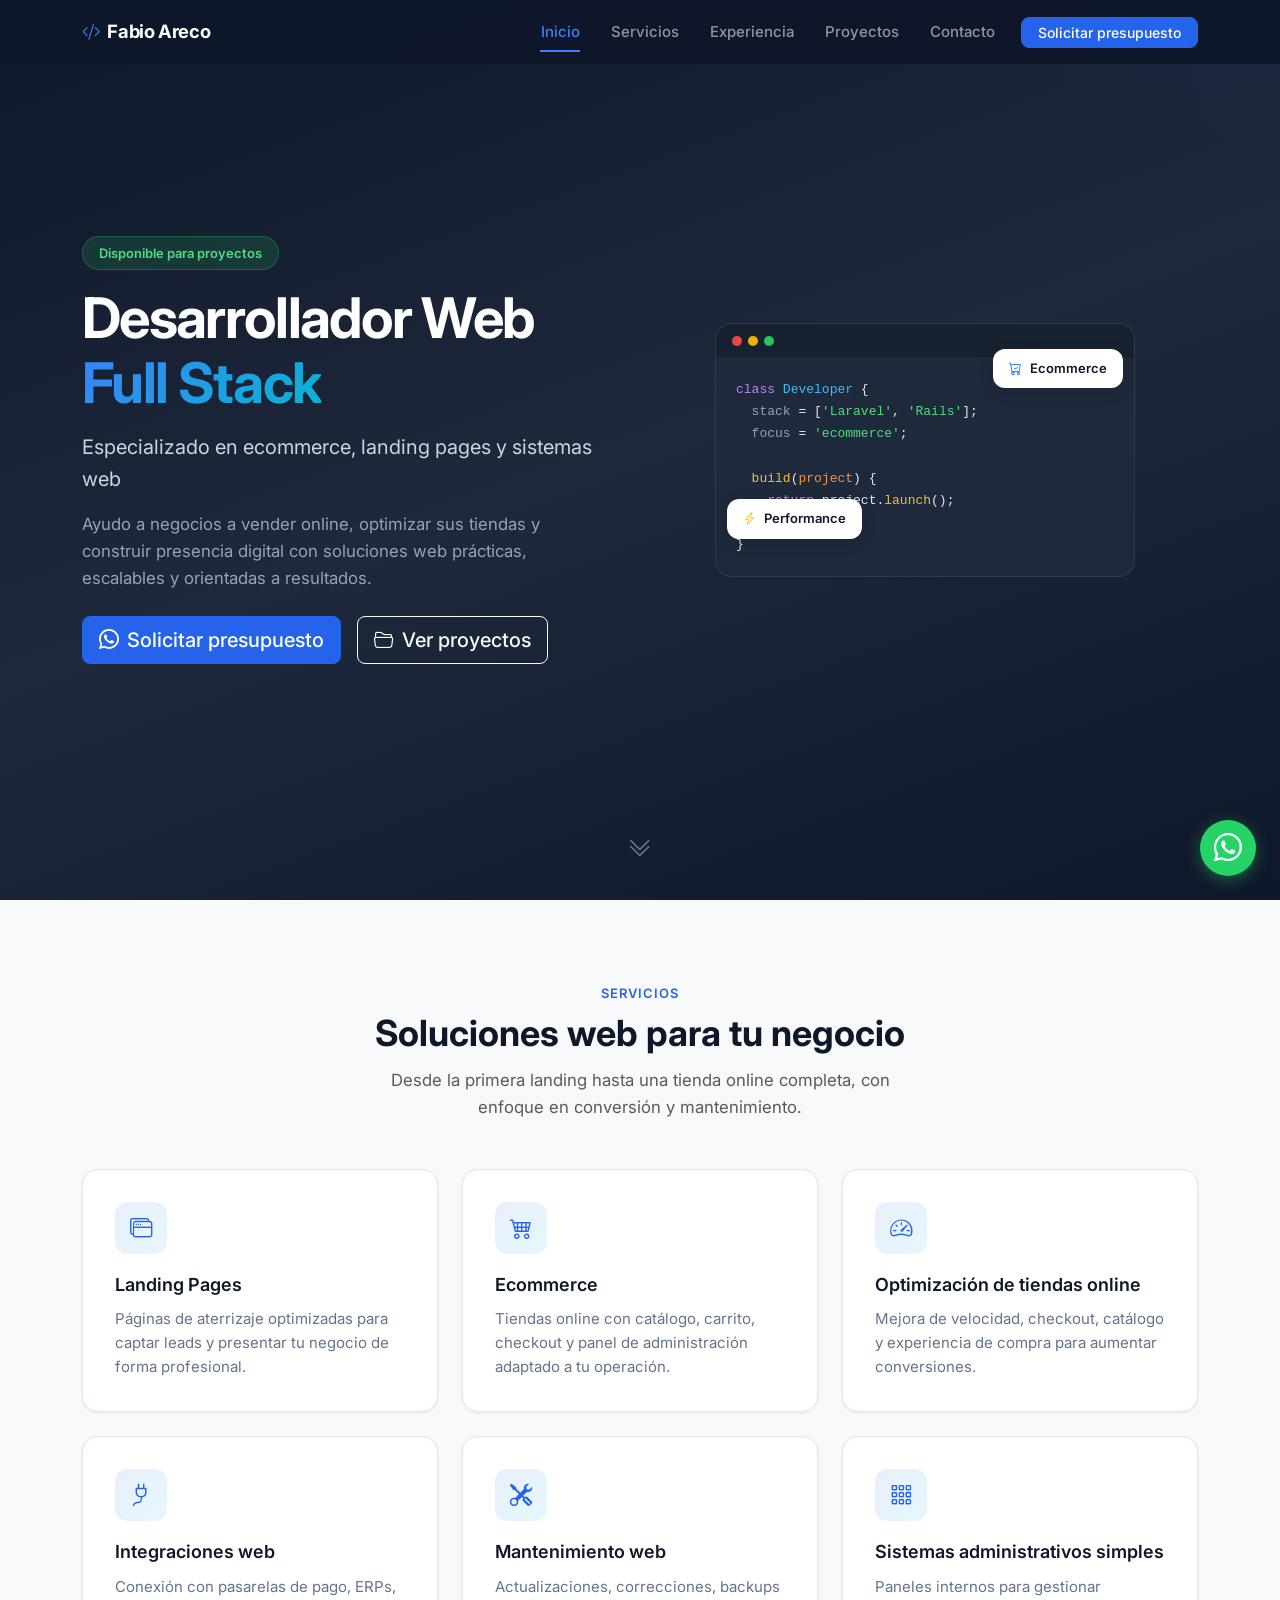
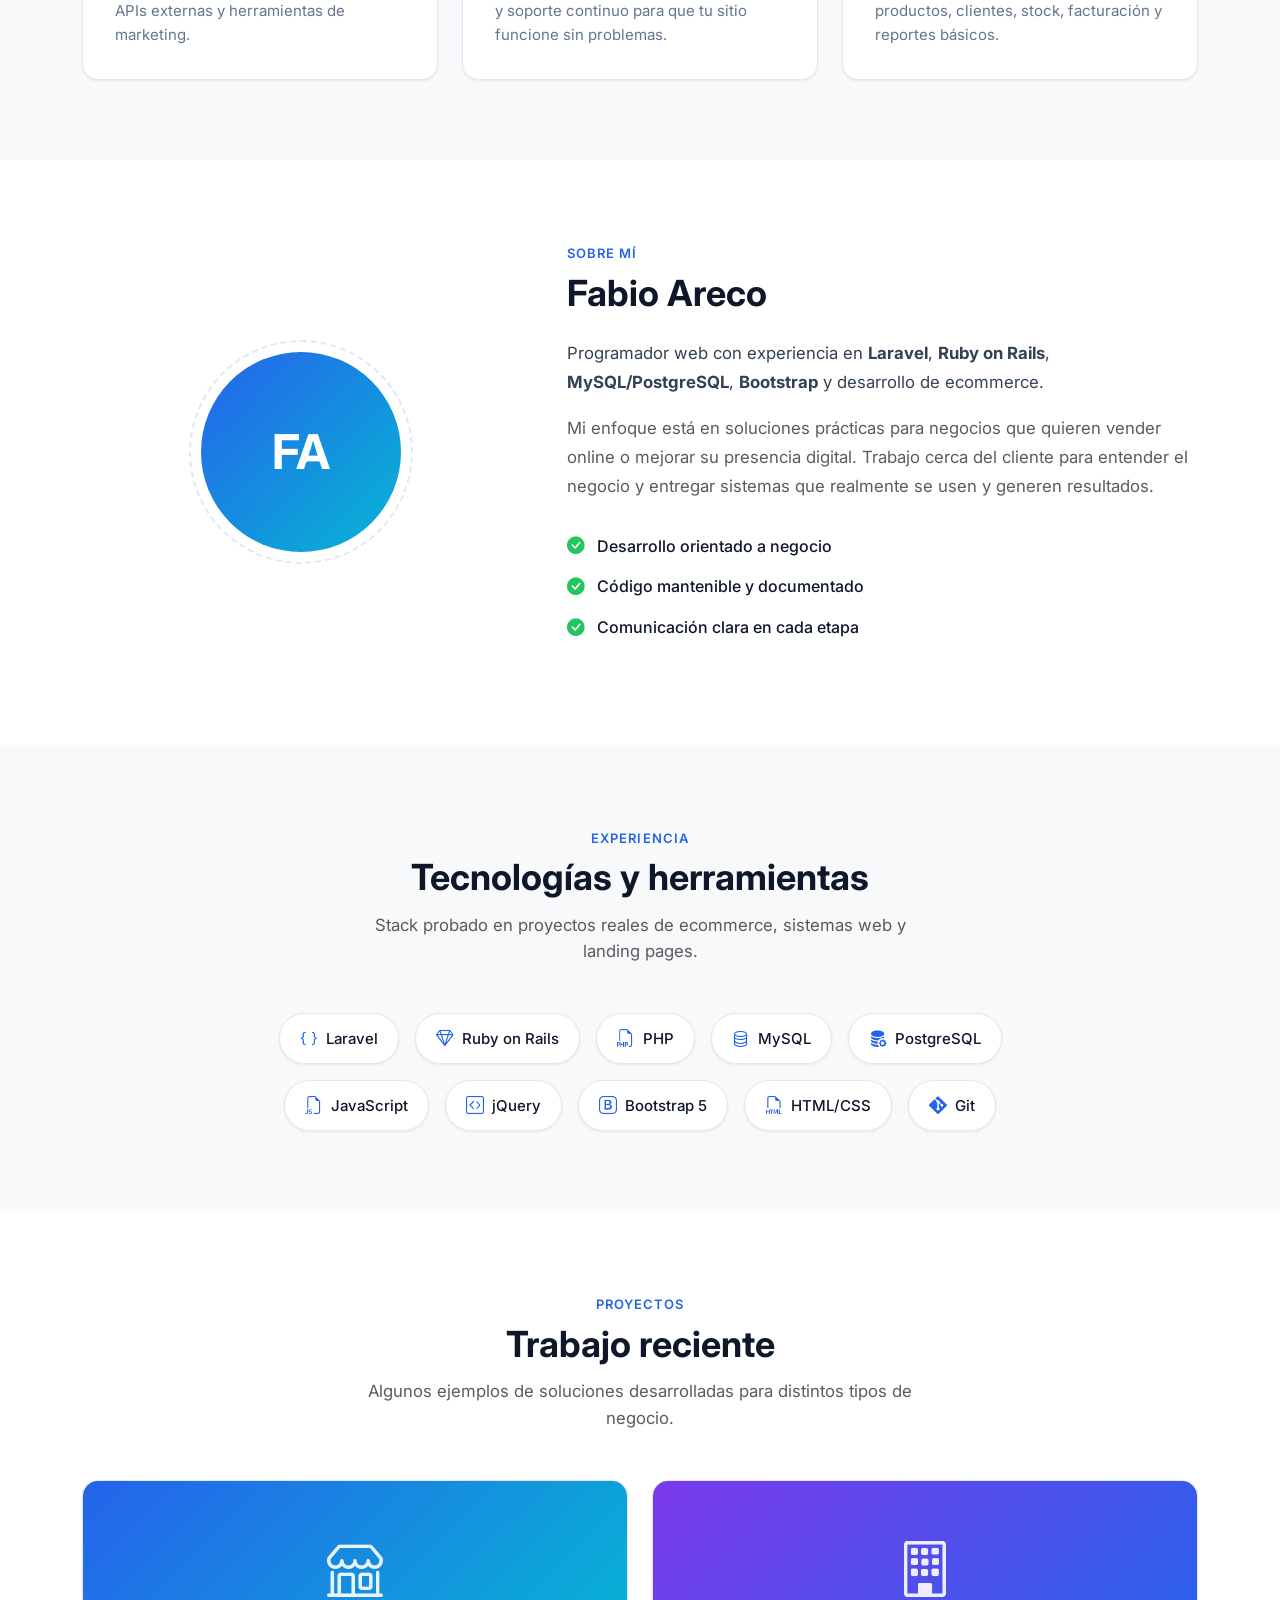
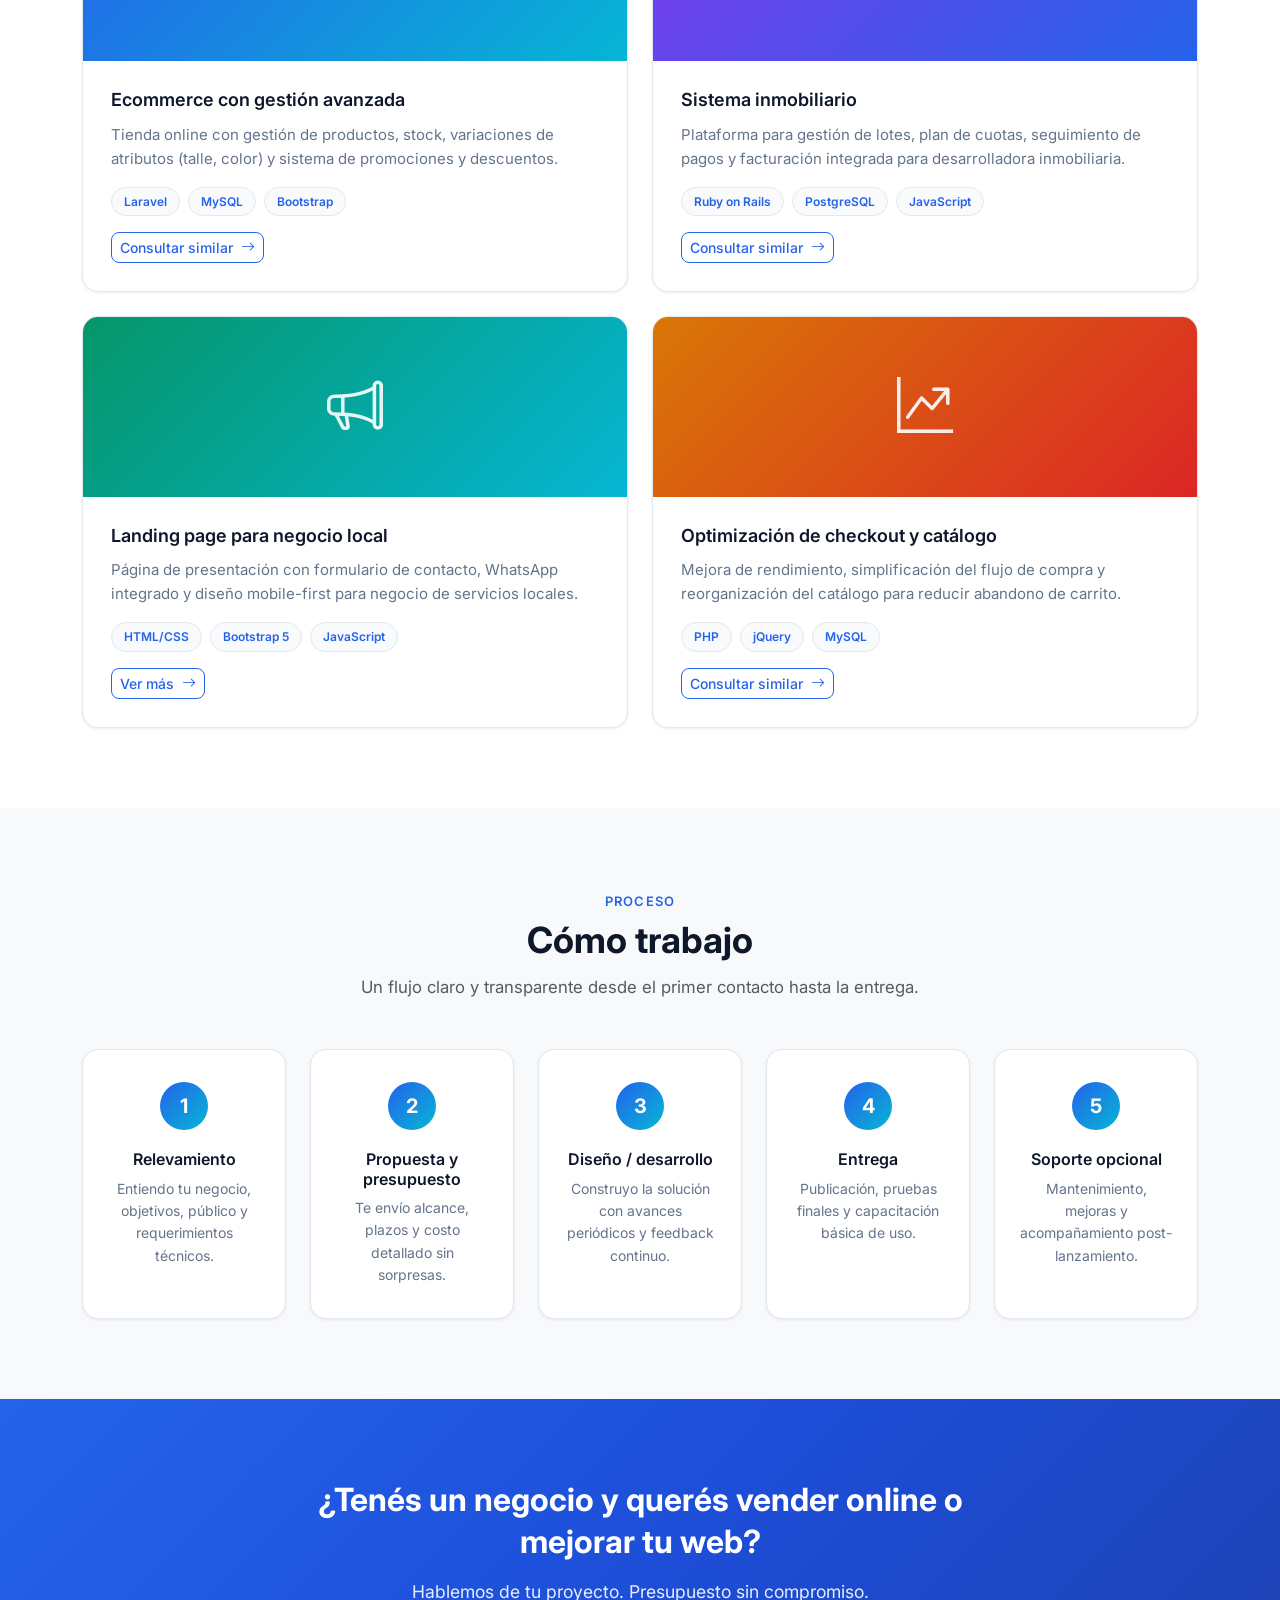
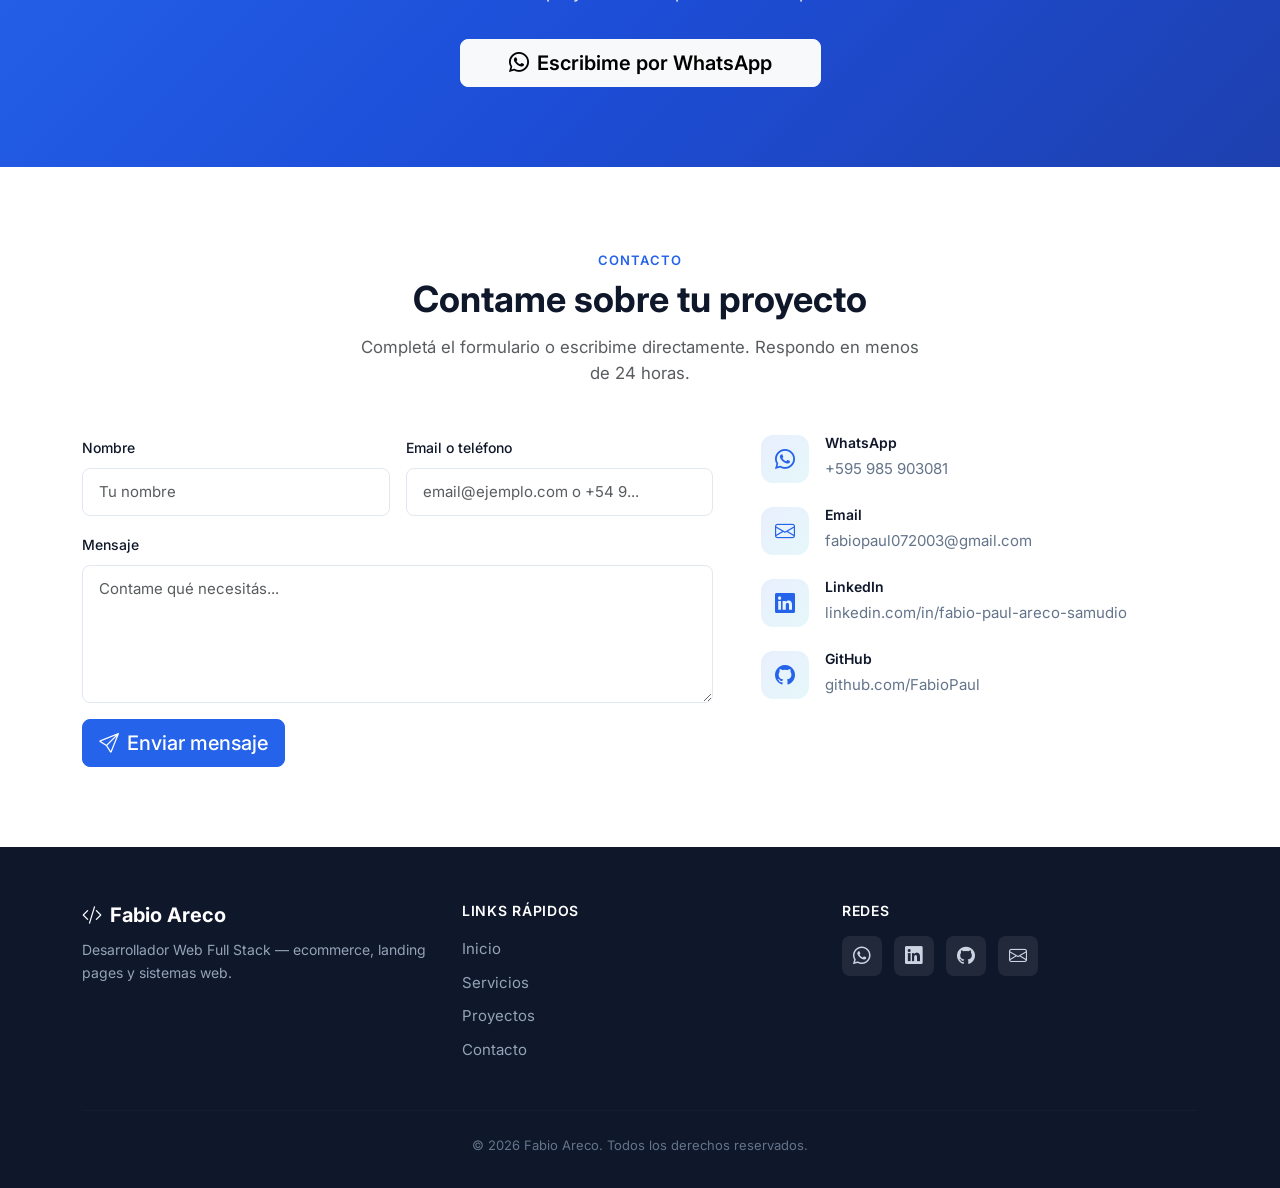
==== commit c178757d: "Actualizacion de redes" ====
--- a/index.html
+++ b/index.html
@@ -439,15 +439,15 @@
               <div class="contact-icon"><i class="bi bi-envelope"></i></div>
               <div>
                 <h4>Email</h4>
-                <a href="mailto:fabio@ejemplo.com">fabio@ejemplo.com</a>
+                <a href="mailto:fabiopaul072003@gmail.com">fabiopaul072003@gmail.com</a>
               </div>
             </div>
             <div class="contact-item">
               <div class="contact-icon"><i class="bi bi-linkedin"></i></div>
               <div>
                 <h4>LinkedIn</h4>
-                <a href="https://linkedin.com/in/fabioareco" target="_blank" rel="noopener noreferrer">
-                  linkedin.com/in/fabioareco
+                <a href="https://www.linkedin.com/in/fabio-paul-areco-samudio-617040228/" target="_blank" rel="noopener noreferrer">
+                  linkedin.com/in/fabio-paul-areco-samudio
                 </a>
               </div>
             </div>
@@ -455,8 +455,8 @@
               <div class="contact-icon"><i class="bi bi-github"></i></div>
               <div>
                 <h4>GitHub</h4>
-                <a href="https://github.com/fabioareco" target="_blank" rel="noopener noreferrer">
-                  github.com/fabioareco
+                <a href="https://github.com/FabioPaul" target="_blank" rel="noopener noreferrer">
+                  github.com/FabioPaul
                 </a>
               </div>
             </div>
@@ -493,13 +493,13 @@
             <a href="https://wa.me/595985903081" target="_blank" rel="noopener noreferrer" aria-label="WhatsApp">
               <i class="bi bi-whatsapp"></i>
             </a>
-            <a href="https://linkedin.com/in/fabioareco" target="_blank" rel="noopener noreferrer" aria-label="LinkedIn">
+            <a href="https://www.linkedin.com/in/fabio-paul-areco-samudio-617040228/" target="_blank" rel="noopener noreferrer" aria-label="LinkedIn">
               <i class="bi bi-linkedin"></i>
             </a>
-            <a href="https://github.com/fabioareco" target="_blank" rel="noopener noreferrer" aria-label="GitHub">
+            <a href="https://github.com/FabioPaul" target="_blank" rel="noopener noreferrer" aria-label="GitHub">
               <i class="bi bi-github"></i>
             </a>
-            <a href="mailto:fabio@ejemplo.com" aria-label="Email">
+            <a href="mailto:fabiopaul072003@gmail.com" aria-label="Email">
               <i class="bi bi-envelope"></i>
             </a>
           </div>
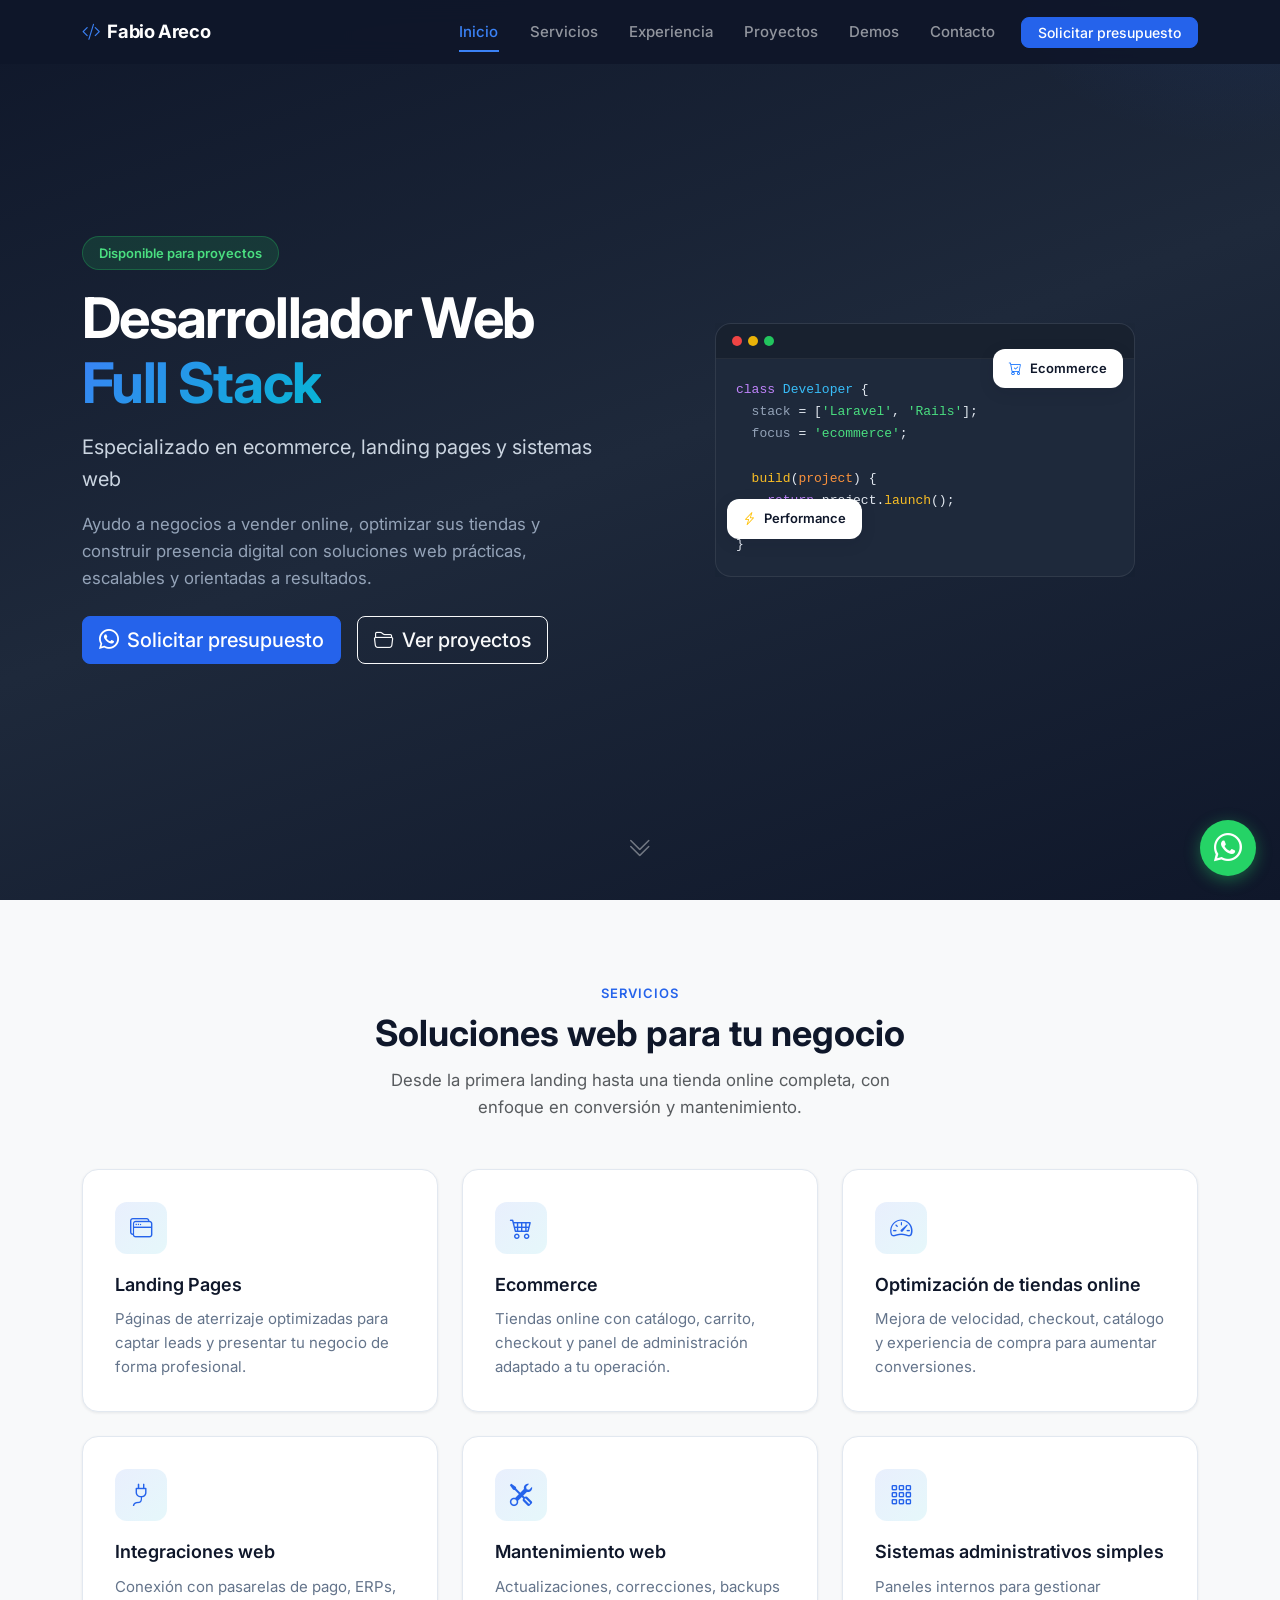
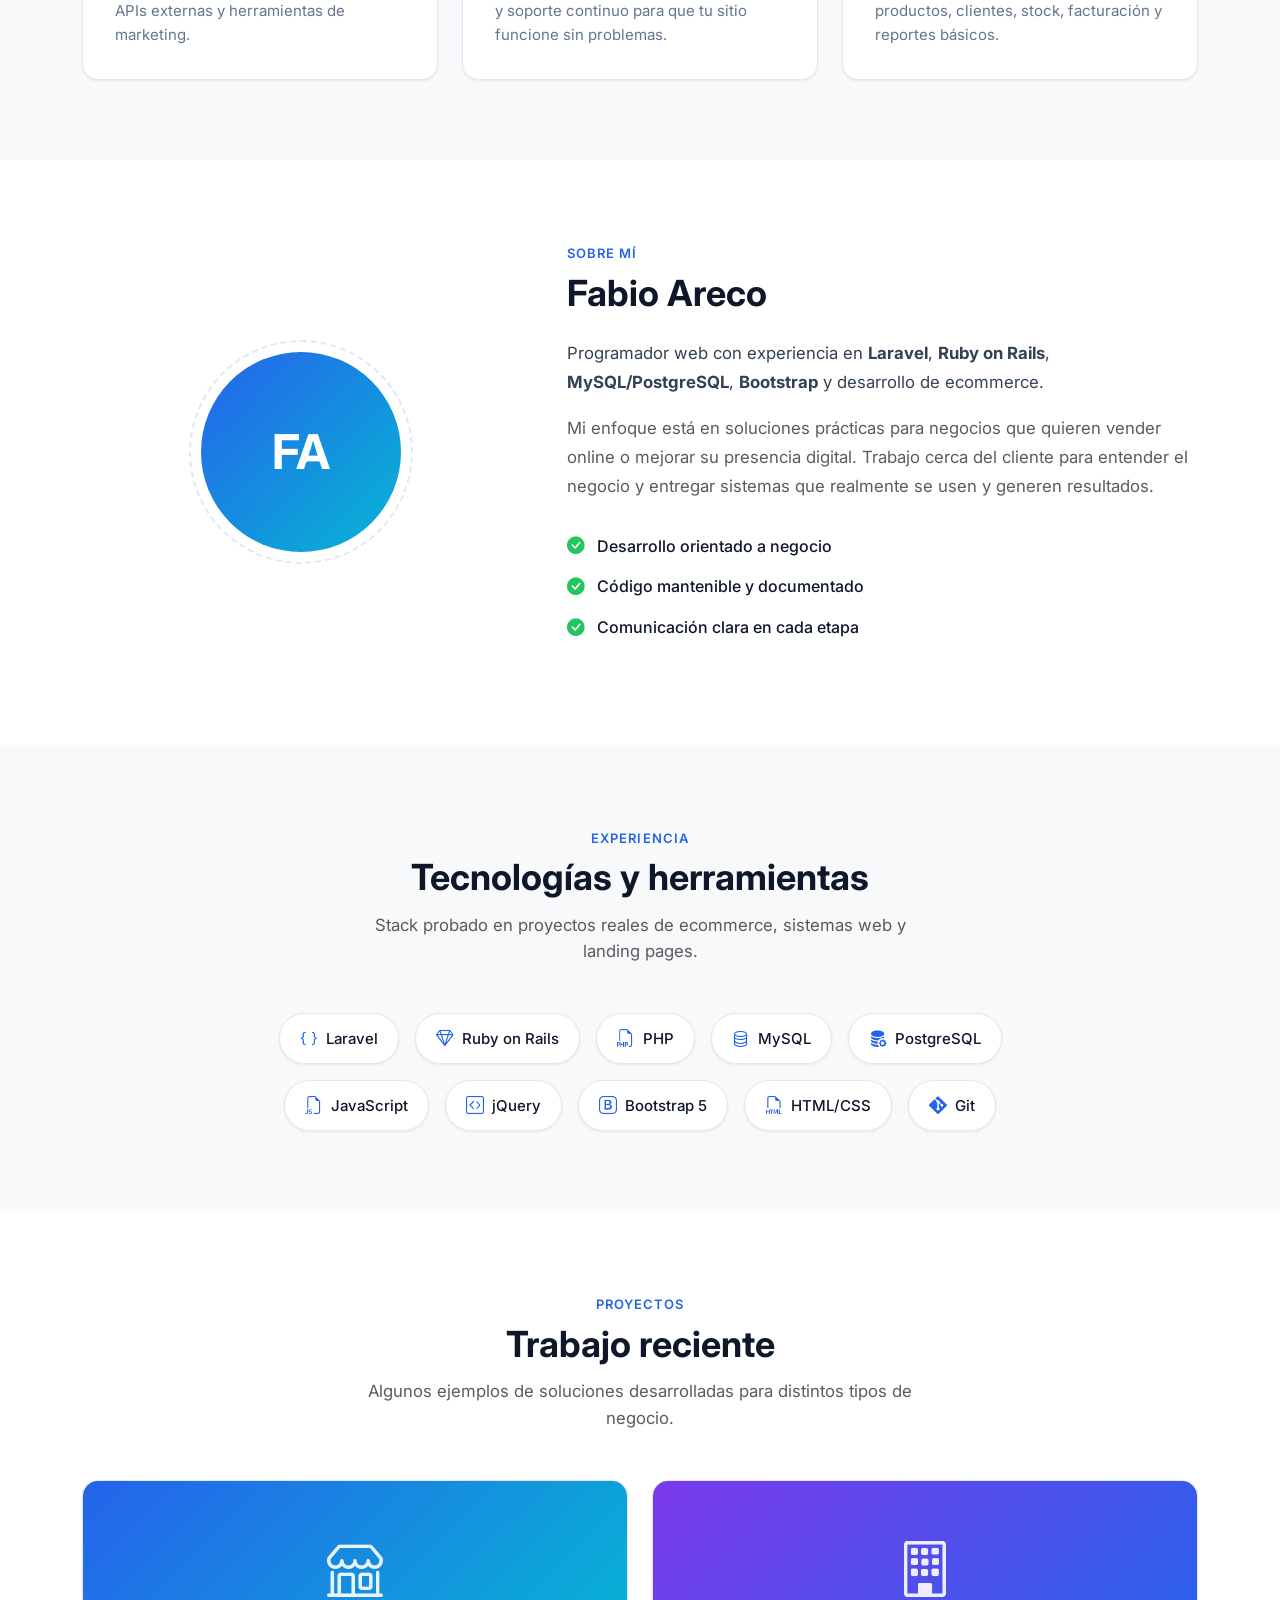
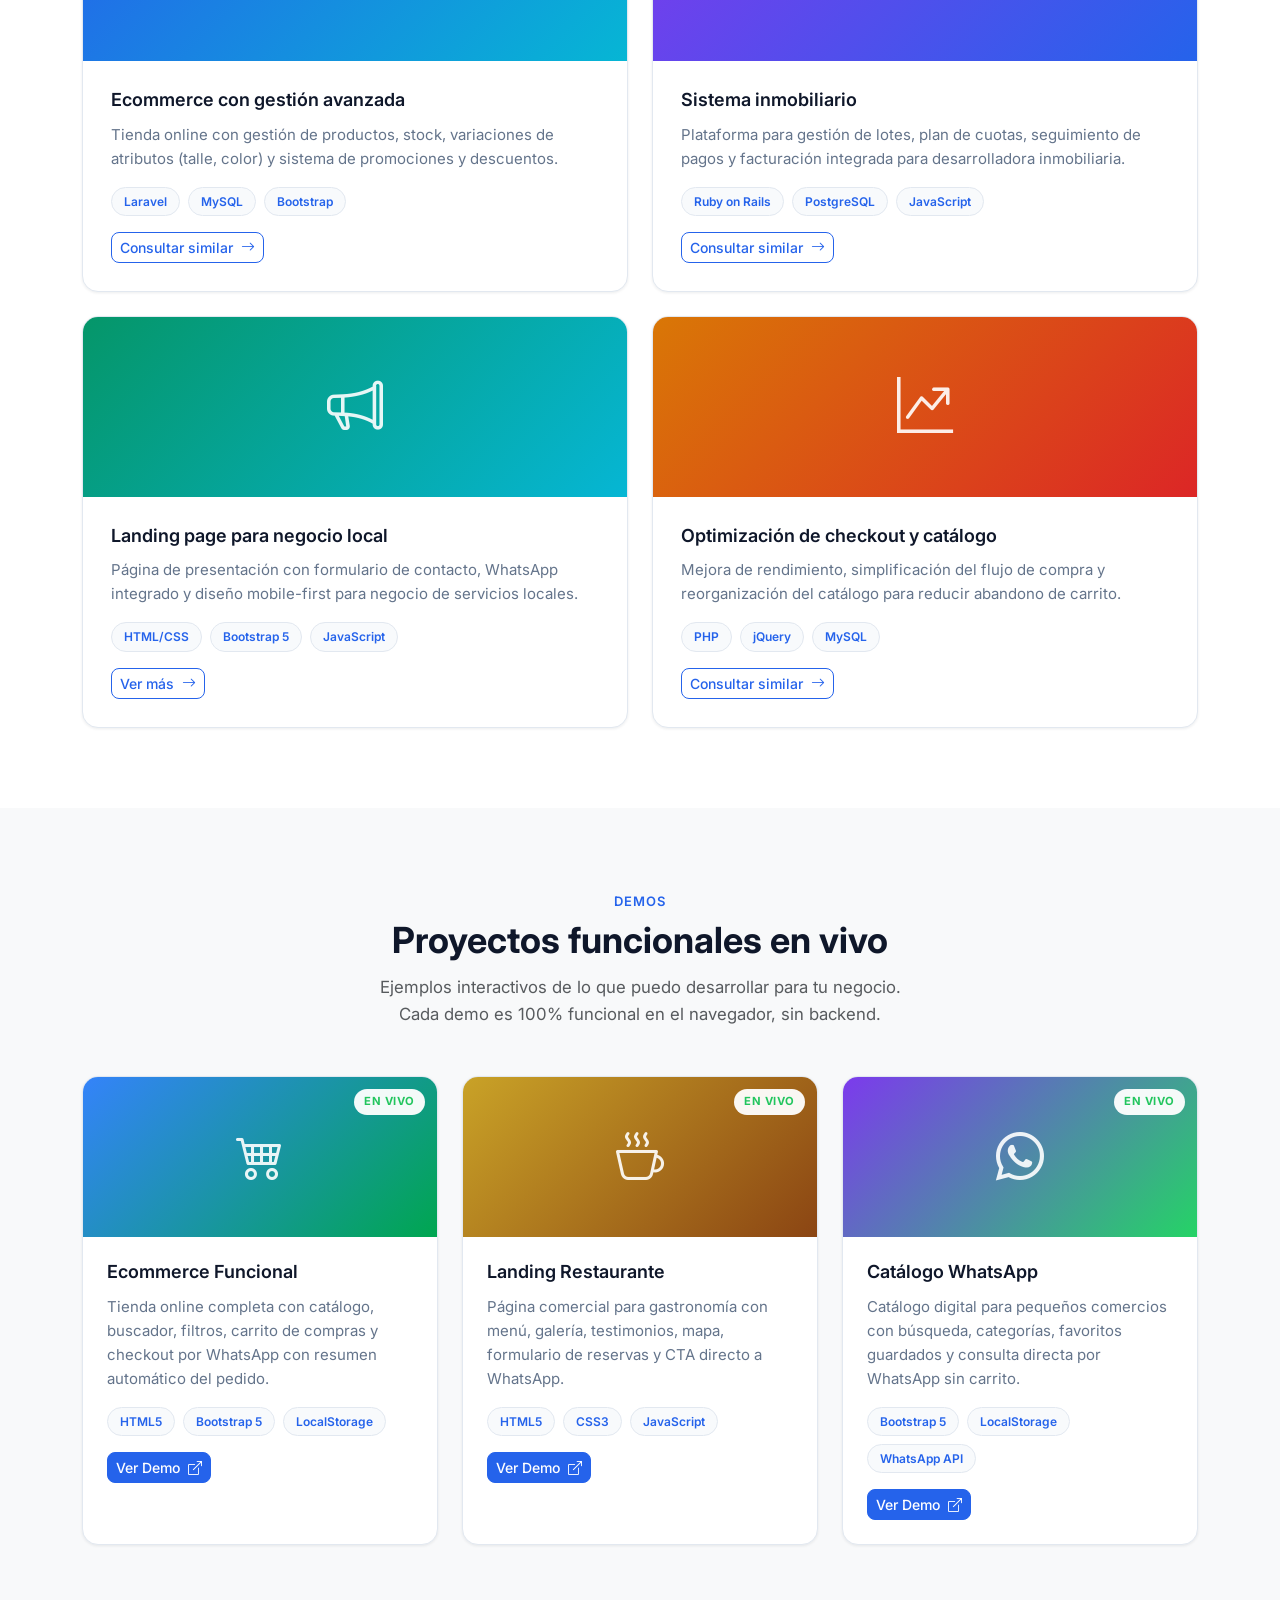
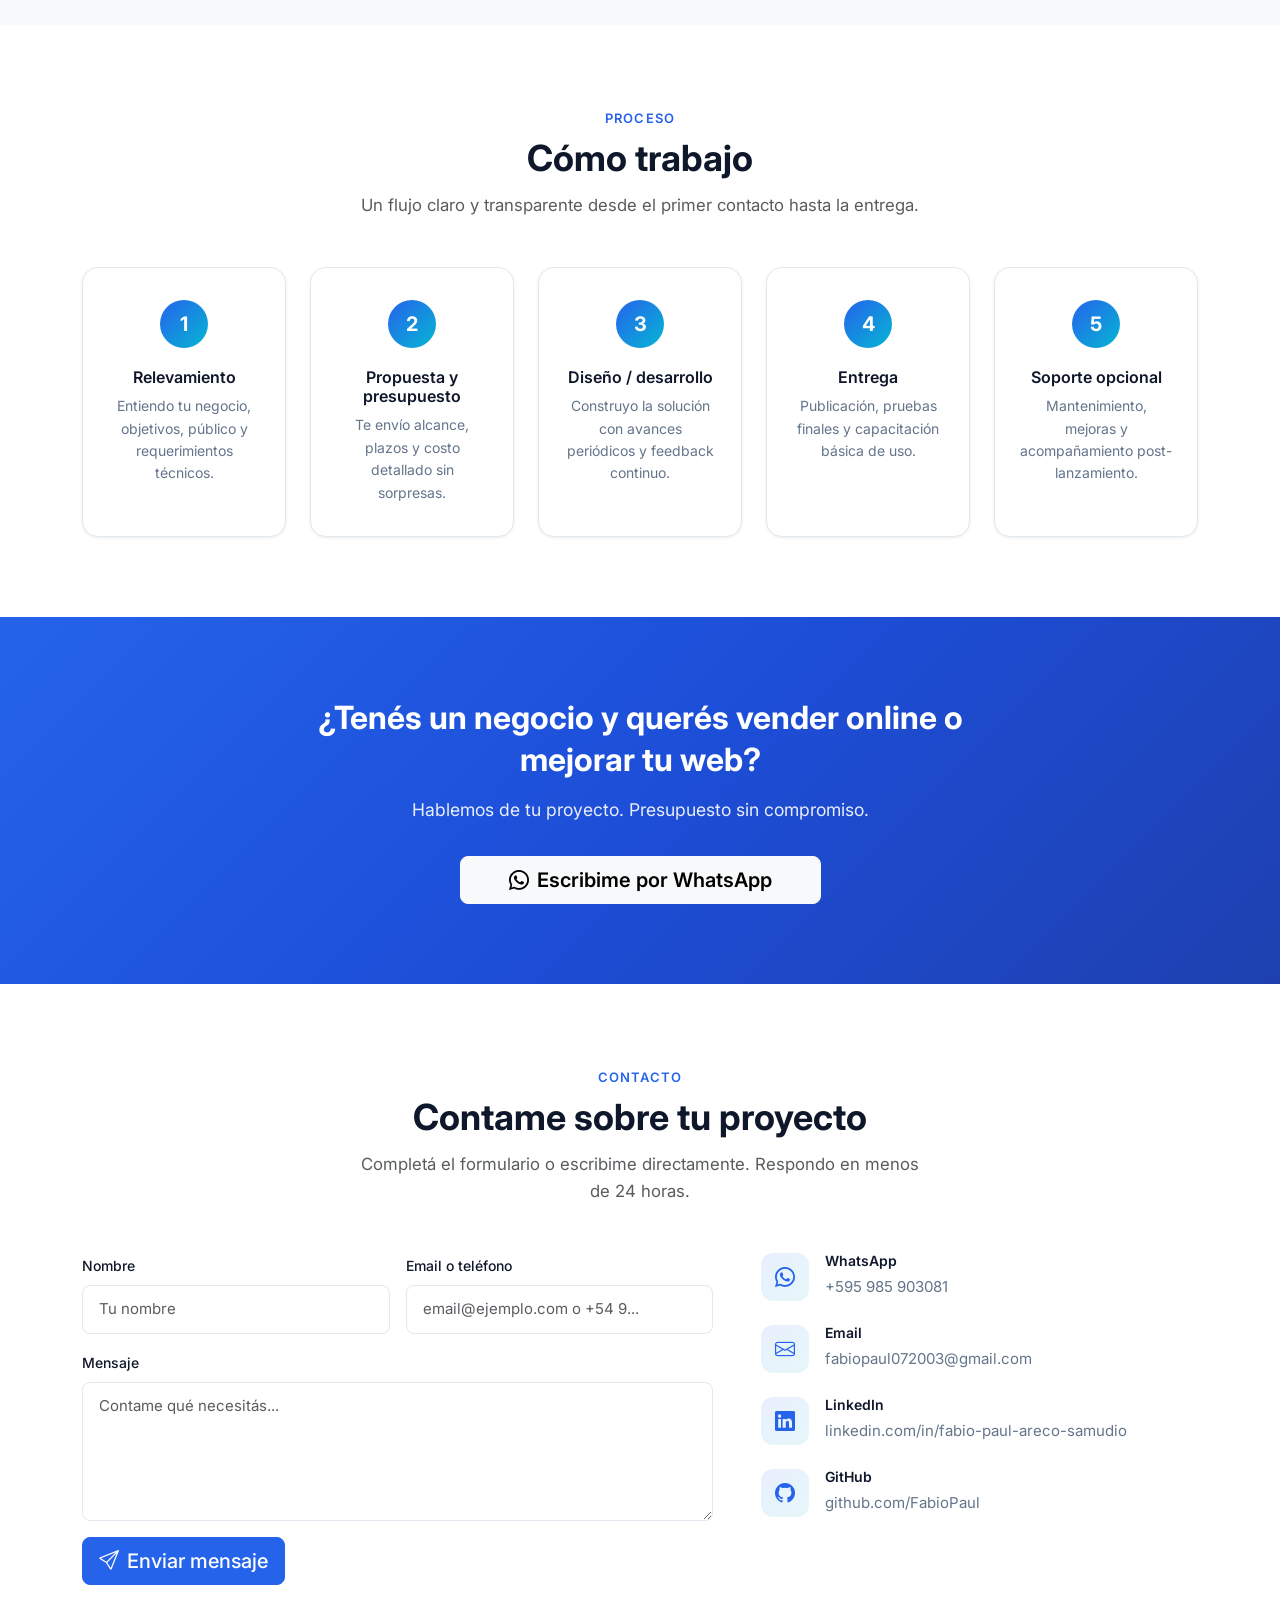
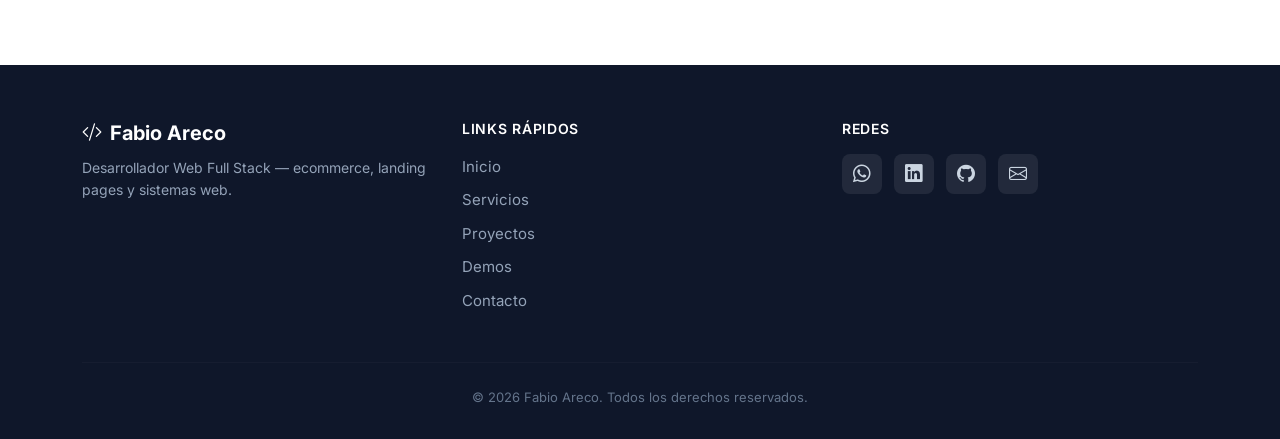
==== commit b5527dc0: "Demos" ====
--- a/index.html
+++ b/index.html
@@ -36,6 +36,7 @@
           <li class="nav-item"><a class="nav-link" href="#servicios">Servicios</a></li>
           <li class="nav-item"><a class="nav-link" href="#experiencia">Experiencia</a></li>
           <li class="nav-item"><a class="nav-link" href="#proyectos">Proyectos</a></li>
+          <li class="nav-item"><a class="nav-link" href="#demos">Demos</a></li>
           <li class="nav-item"><a class="nav-link" href="#contacto">Contacto</a></li>
           <li class="nav-item ms-lg-2">
             <a class="btn btn-primary btn-sm px-3" href="#contacto">Solicitar presupuesto</a>
@@ -333,8 +334,96 @@
     </div>
   </section>
 
+  <!-- ========== DEMOS ========== -->
+  <section id="demos" class="section-padding bg-light">
+    <div class="container">
+      <div class="section-header text-center mb-5">
+        <span class="section-label">Demos</span>
+        <h2 class="section-title">Proyectos funcionales en vivo</h2>
+        <p class="section-desc text-muted mx-auto">
+          Ejemplos interactivos de lo que puedo desarrollar para tu negocio.
+          Cada demo es 100% funcional en el navegador, sin backend.
+        </p>
+      </div>
+
+      <div class="row g-4">
+        <div class="col-md-6 col-lg-4">
+          <article class="demo-card h-100">
+            <div class="demo-card-preview demo-preview-ecommerce">
+              <i class="bi bi-cart4"></i>
+              <span class="demo-live-badge">En vivo</span>
+            </div>
+            <div class="demo-card-body">
+              <h3>Ecommerce Funcional</h3>
+              <p>
+                Tienda online completa con catálogo, buscador, filtros, carrito de compras
+                y checkout por WhatsApp con resumen automático del pedido.
+              </p>
+              <div class="project-tags">
+                <span>HTML5</span>
+                <span>Bootstrap 5</span>
+                <span>LocalStorage</span>
+              </div>
+              <a href="demos/ecommerce/index.html" class="btn btn-primary btn-sm mt-3" target="_blank" rel="noopener noreferrer">
+                Ver Demo <i class="bi bi-box-arrow-up-right ms-1"></i>
+              </a>
+            </div>
+          </article>
+        </div>
+
+        <div class="col-md-6 col-lg-4">
+          <article class="demo-card h-100">
+            <div class="demo-card-preview demo-preview-restaurant">
+              <i class="bi bi-cup-hot"></i>
+              <span class="demo-live-badge">En vivo</span>
+            </div>
+            <div class="demo-card-body">
+              <h3>Landing Restaurante</h3>
+              <p>
+                Página comercial para gastronomía con menú, galería, testimonios,
+                mapa, formulario de reservas y CTA directo a WhatsApp.
+              </p>
+              <div class="project-tags">
+                <span>HTML5</span>
+                <span>CSS3</span>
+                <span>JavaScript</span>
+              </div>
+              <a href="demos/landing-restaurant/index.html" class="btn btn-primary btn-sm mt-3" target="_blank" rel="noopener noreferrer">
+                Ver Demo <i class="bi bi-box-arrow-up-right ms-1"></i>
+              </a>
+            </div>
+          </article>
+        </div>
+
+        <div class="col-md-6 col-lg-4">
+          <article class="demo-card h-100">
+            <div class="demo-card-preview demo-preview-catalog">
+              <i class="bi bi-whatsapp"></i>
+              <span class="demo-live-badge">En vivo</span>
+            </div>
+            <div class="demo-card-body">
+              <h3>Catálogo WhatsApp</h3>
+              <p>
+                Catálogo digital para pequeños comercios con búsqueda, categorías,
+                favoritos guardados y consulta directa por WhatsApp sin carrito.
+              </p>
+              <div class="project-tags">
+                <span>Bootstrap 5</span>
+                <span>LocalStorage</span>
+                <span>WhatsApp API</span>
+              </div>
+              <a href="demos/catalogo-whatsapp/index.html" class="btn btn-primary btn-sm mt-3" target="_blank" rel="noopener noreferrer">
+                Ver Demo <i class="bi bi-box-arrow-up-right ms-1"></i>
+              </a>
+            </div>
+          </article>
+        </div>
+      </div>
+    </div>
+  </section>
+
   <!-- ========== PROCESO DE TRABAJO ========== -->
-  <section id="proceso" class="section-padding bg-light">
+  <section id="proceso" class="section-padding">
     <div class="container">
       <div class="section-header text-center mb-5">
         <span class="section-label">Proceso</span>
@@ -484,6 +573,7 @@
             <li><a href="#inicio">Inicio</a></li>
             <li><a href="#servicios">Servicios</a></li>
             <li><a href="#proyectos">Proyectos</a></li>
+            <li><a href="#demos">Demos</a></li>
             <li><a href="#contacto">Contacto</a></li>
           </ul>
         </div>
--- a/css/style.css
+++ b/css/style.css
@@ -532,6 +532,66 @@
   border: 1px solid var(--color-border);
 }
 
+/* --- Demos --- */
+.demo-card {
+  background: var(--color-bg);
+  border: 1px solid var(--color-border);
+  border-radius: var(--radius-lg);
+  overflow: hidden;
+  box-shadow: var(--shadow-sm);
+  transition: transform var(--transition), box-shadow var(--transition);
+}
+
+.demo-card:hover {
+  transform: translateY(-6px);
+  box-shadow: var(--shadow-lg);
+}
+
+.demo-card-preview {
+  position: relative;
+  height: 160px;
+  display: flex;
+  align-items: center;
+  justify-content: center;
+  font-size: 3rem;
+  color: rgba(255, 255, 255, 0.9);
+}
+
+.demo-preview-ecommerce { background: linear-gradient(135deg, #3483fa, #00a650); }
+.demo-preview-restaurant { background: linear-gradient(135deg, #c9a227, #8b4513); }
+.demo-preview-catalog { background: linear-gradient(135deg, #7c3aed, #25d366); }
+
+.demo-live-badge {
+  position: absolute;
+  top: 12px;
+  right: 12px;
+  background: rgba(255, 255, 255, 0.95);
+  color: var(--color-success);
+  font-size: 0.7rem;
+  font-weight: 700;
+  padding: 0.25rem 0.65rem;
+  border-radius: 50px;
+  text-transform: uppercase;
+  letter-spacing: 0.04em;
+}
+
+.demo-card-body {
+  padding: 1.5rem;
+}
+
+.demo-card-body h3 {
+  font-size: 1.125rem;
+  font-weight: 600;
+  color: var(--color-secondary);
+  margin-bottom: 0.75rem;
+}
+
+.demo-card-body p {
+  color: var(--color-text-muted);
+  font-size: 0.9375rem;
+  margin-bottom: 1rem;
+}
+
 /* --- Proceso --- */
 .process-timeline {
   display: grid;
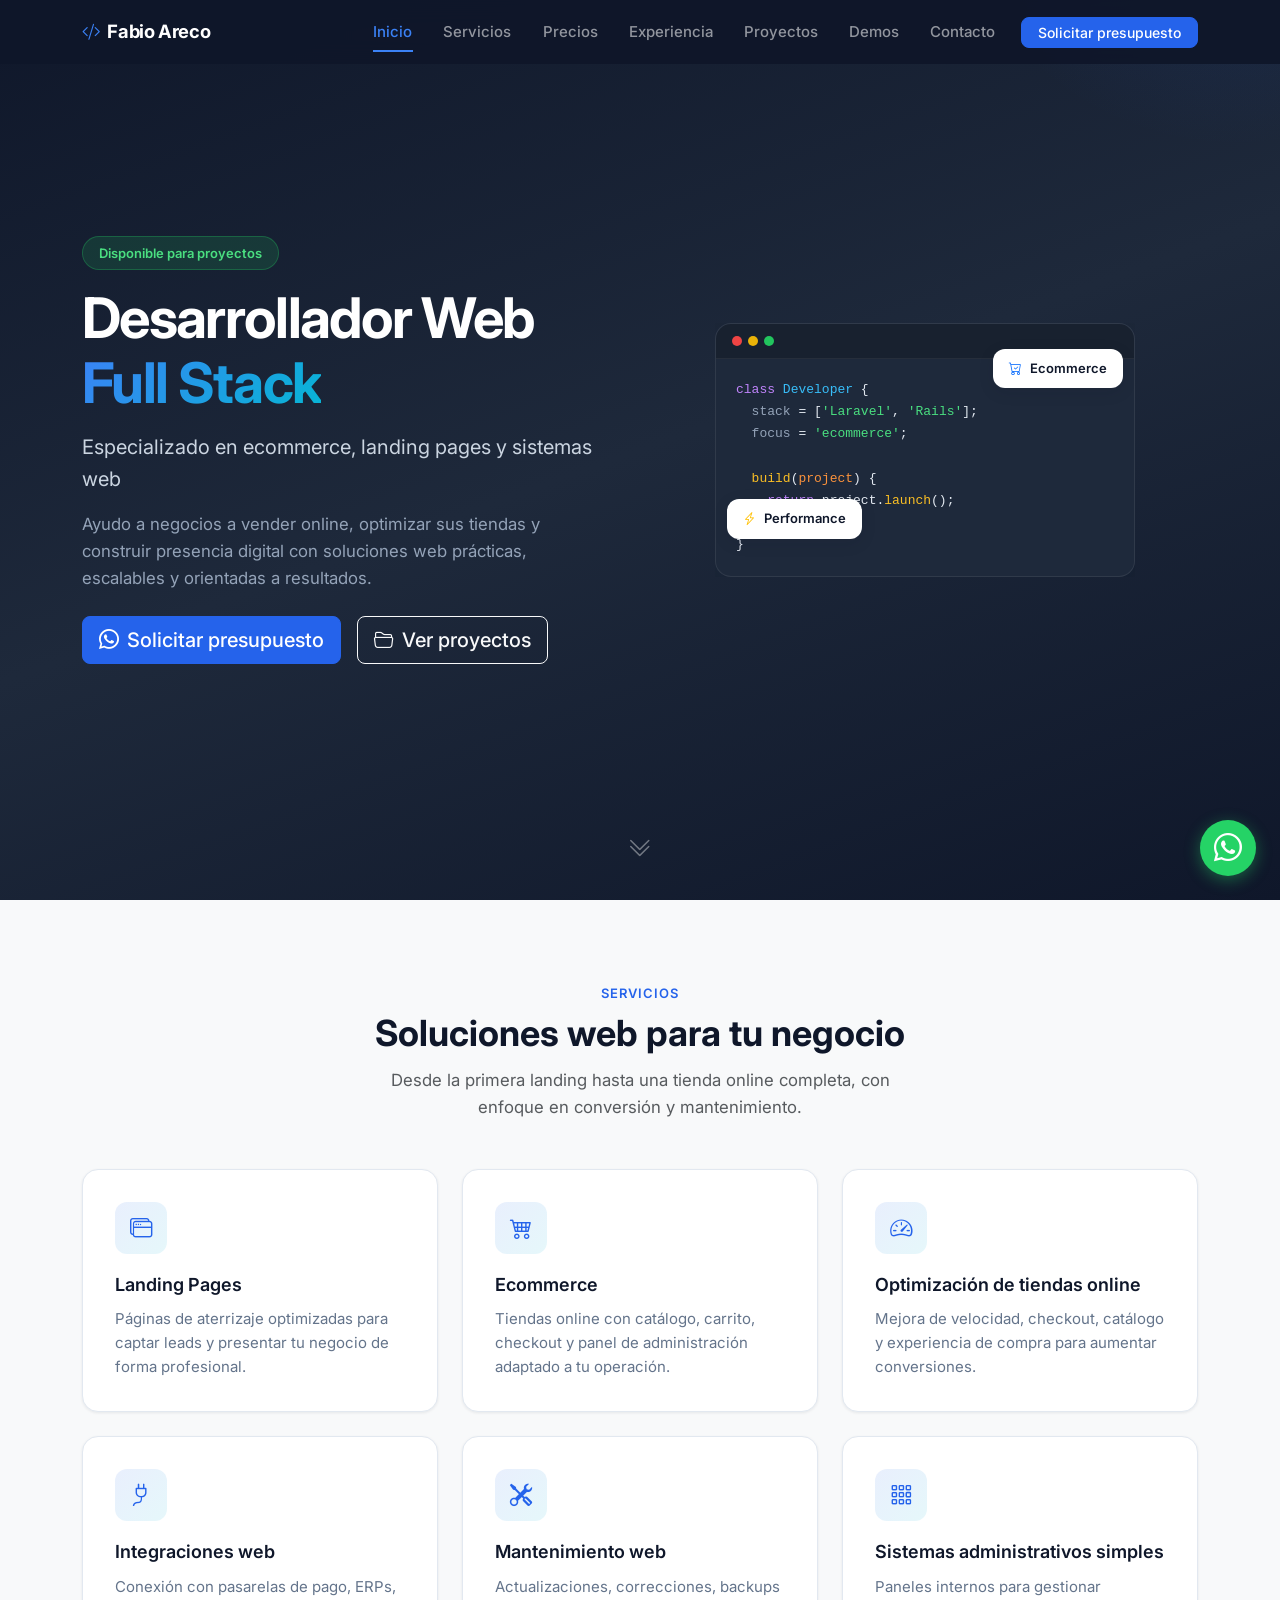
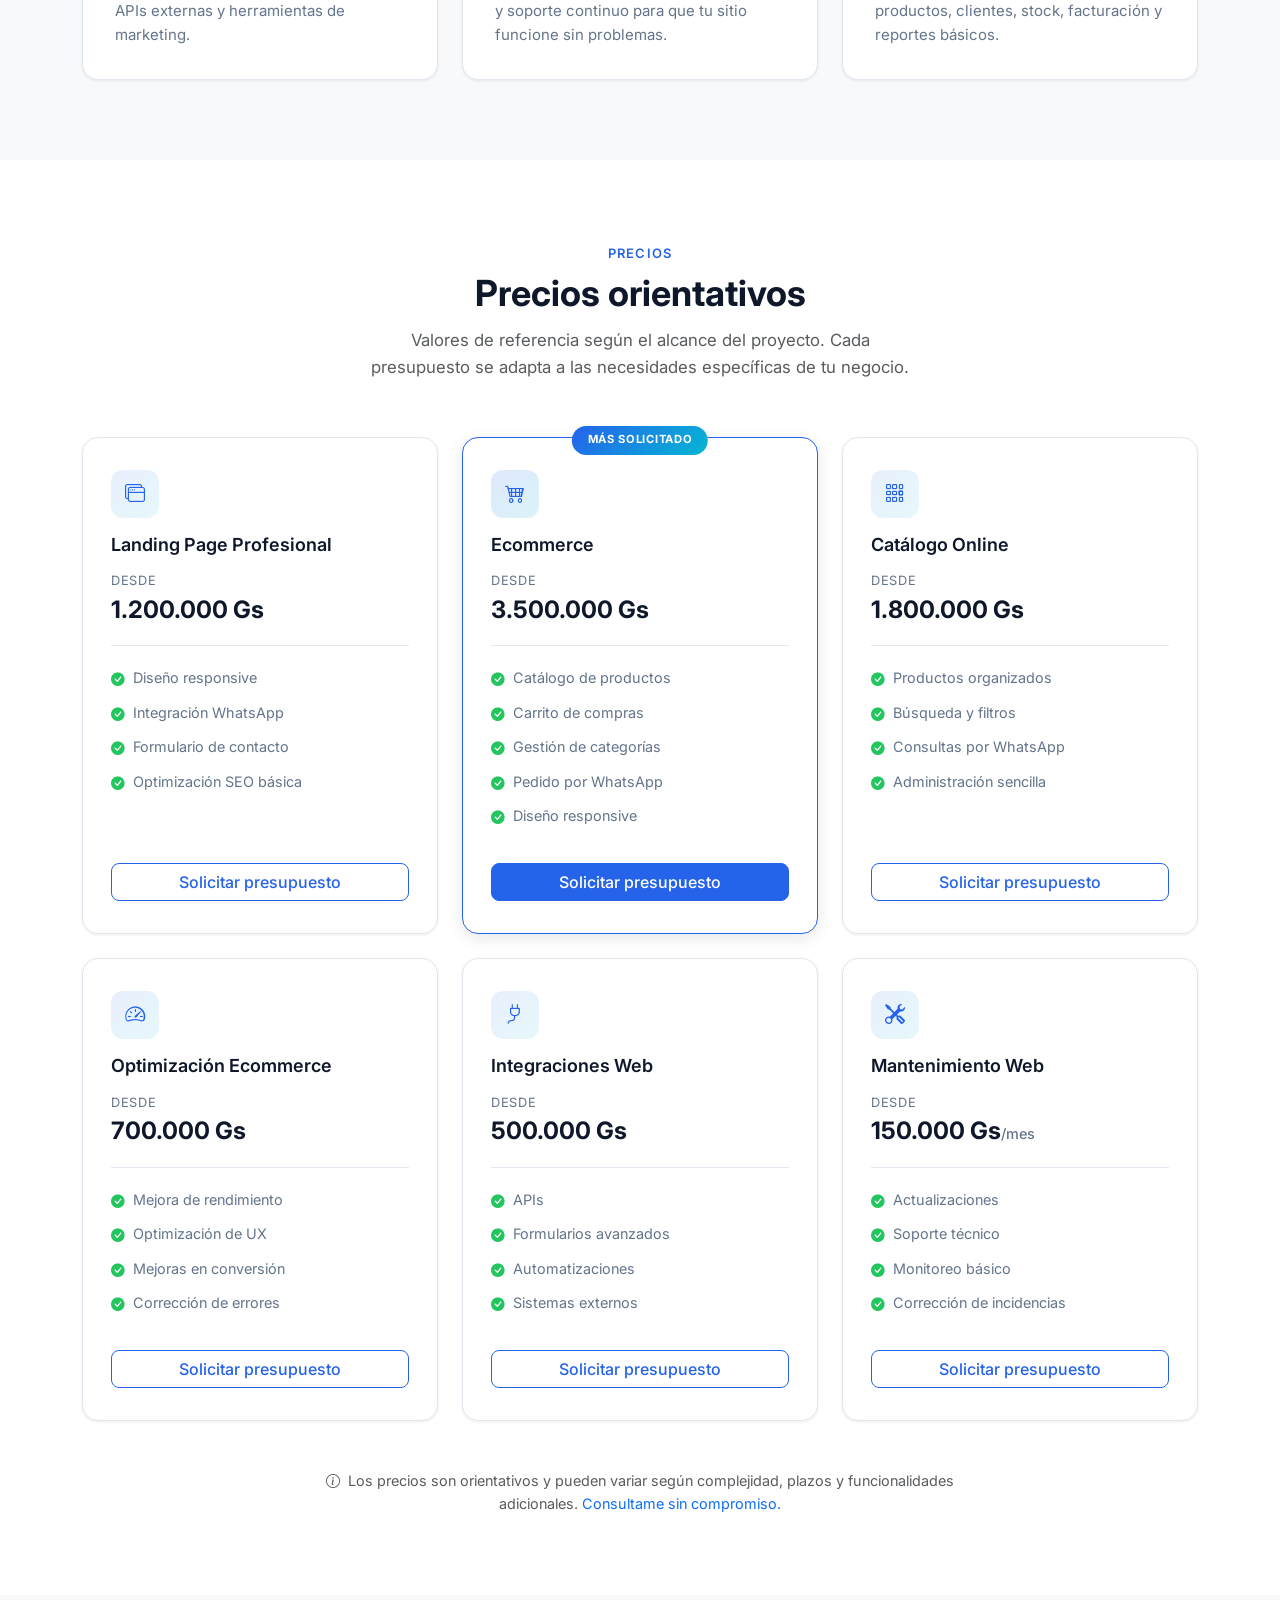
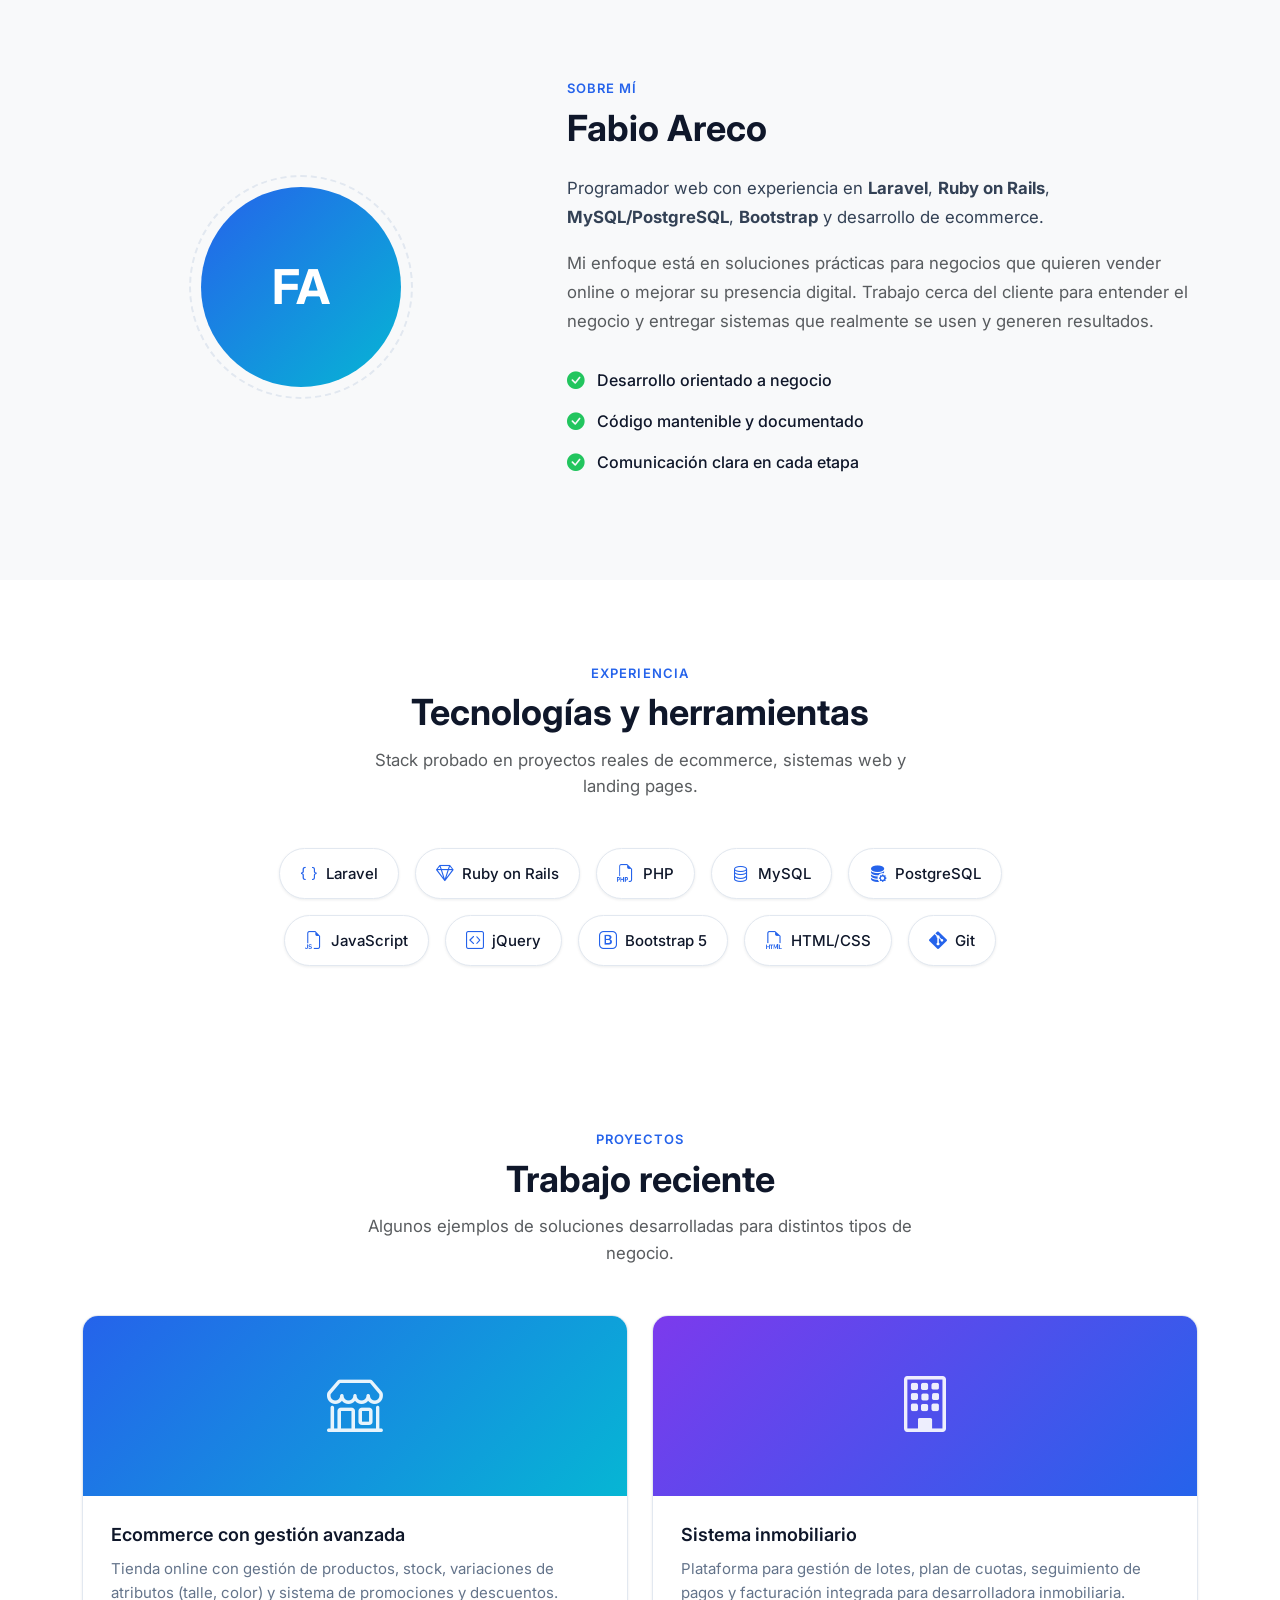
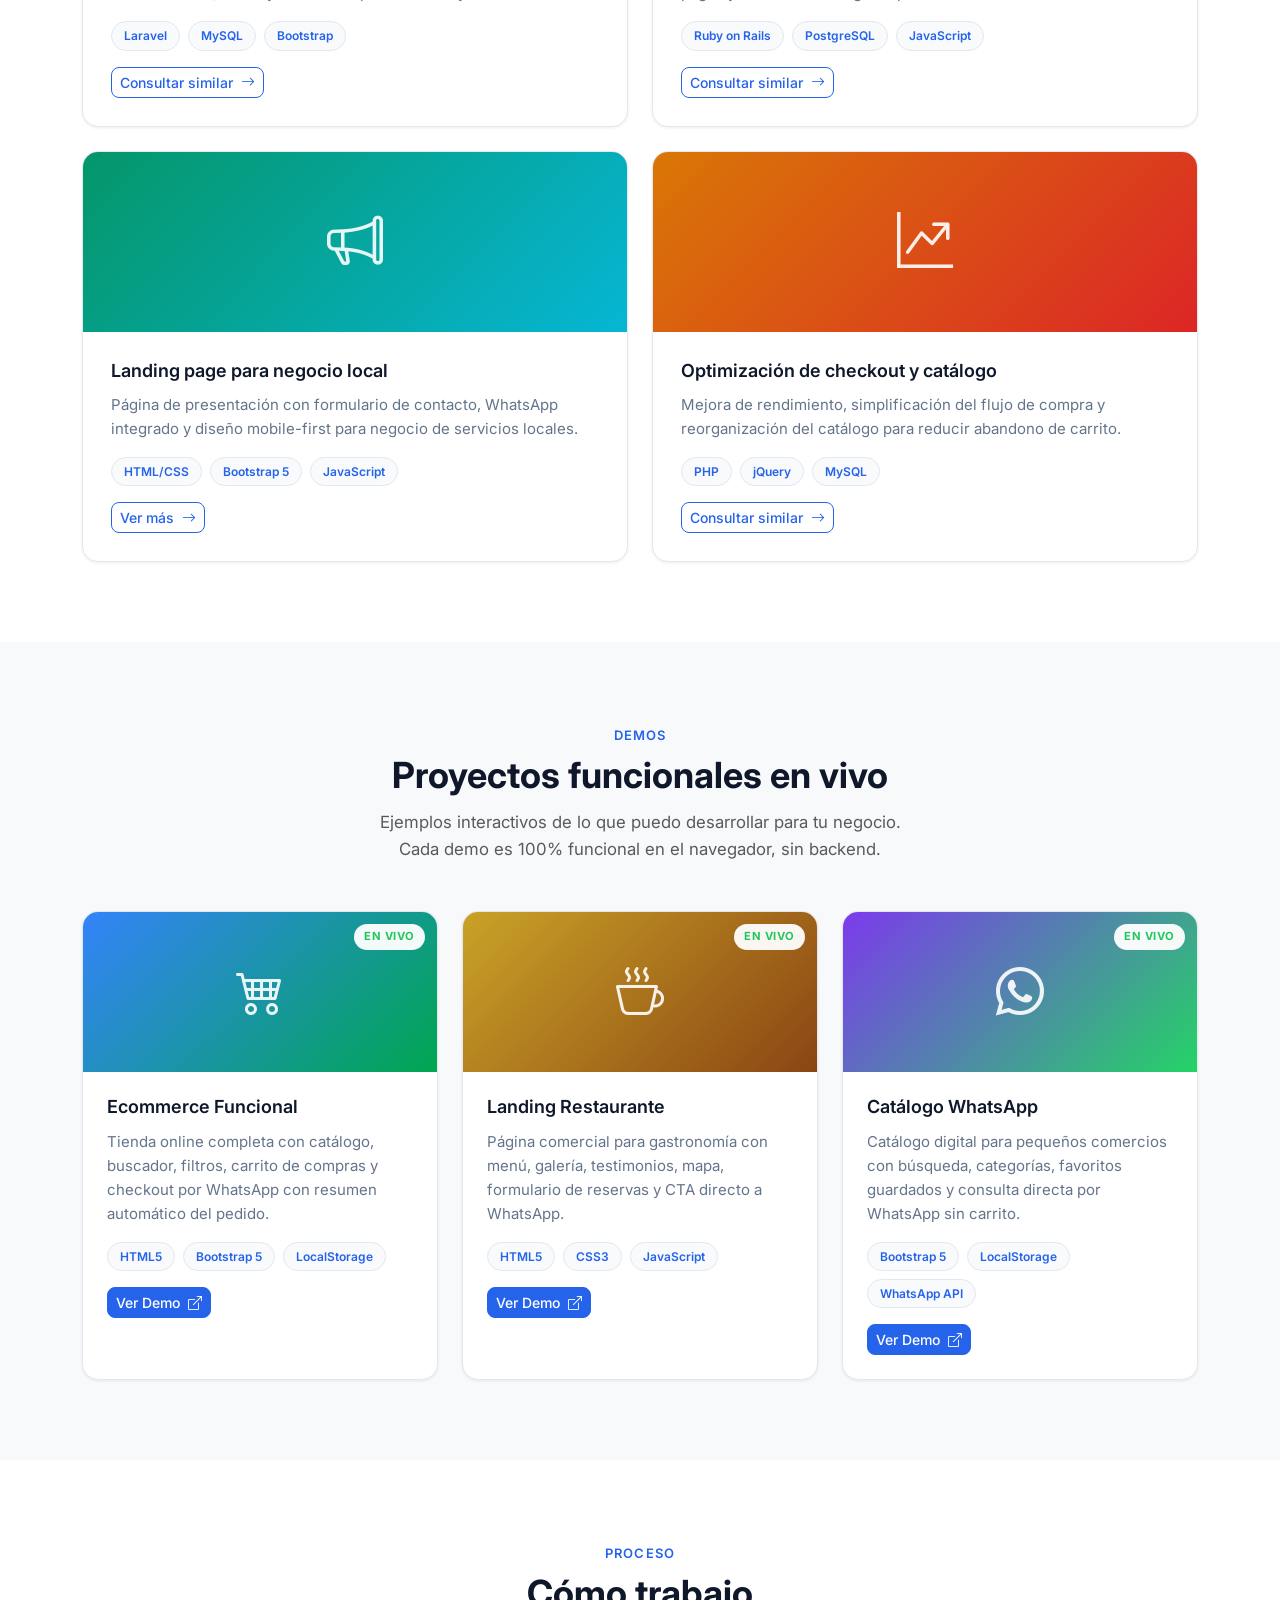
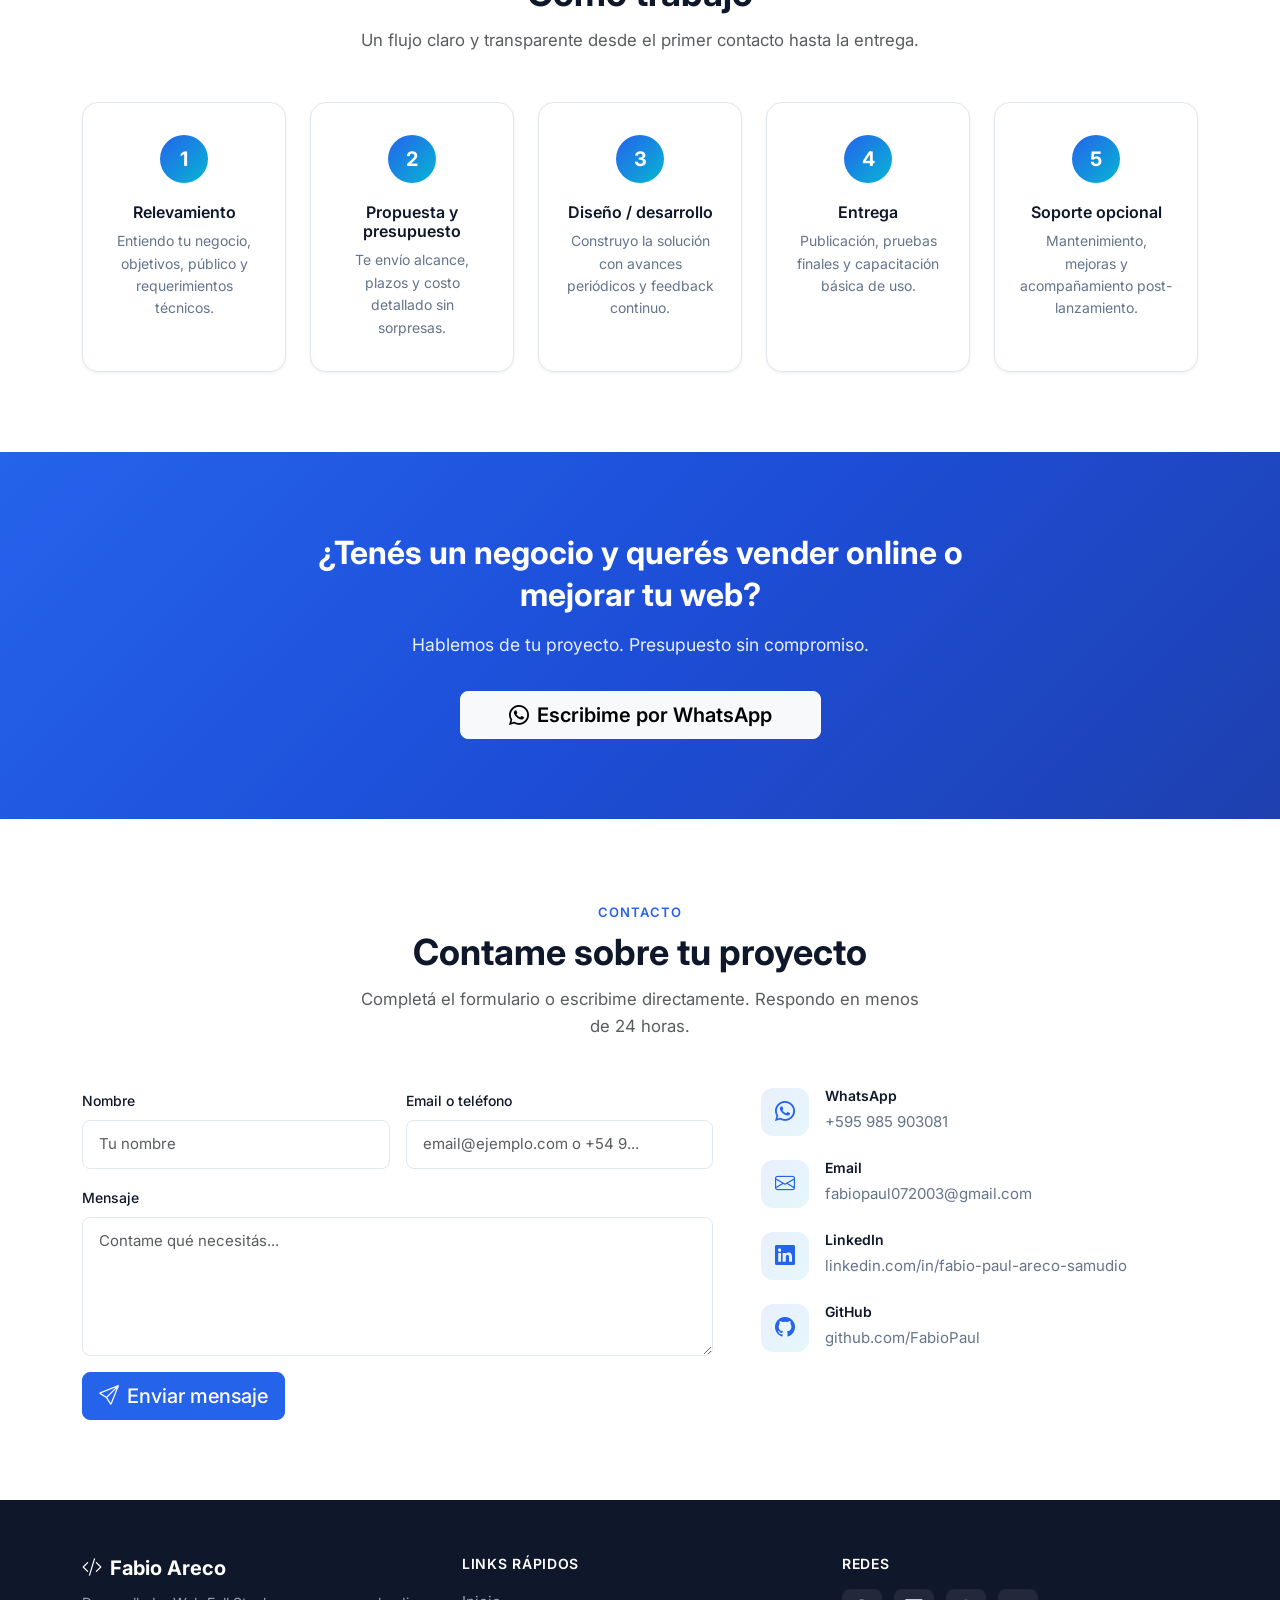
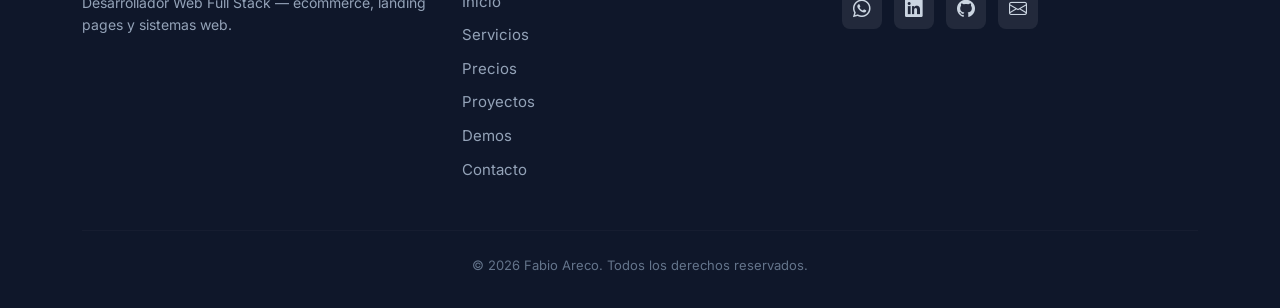
==== commit 5e4e9c8e: "Precios" ====
--- a/index.html
+++ b/index.html
@@ -34,6 +34,7 @@
         <ul class="navbar-nav ms-auto align-items-lg-center gap-lg-1">
           <li class="nav-item"><a class="nav-link" href="#inicio">Inicio</a></li>
           <li class="nav-item"><a class="nav-link" href="#servicios">Servicios</a></li>
+          <li class="nav-item"><a class="nav-link" href="#precios">Precios</a></li>
           <li class="nav-item"><a class="nav-link" href="#experiencia">Experiencia</a></li>
           <li class="nav-item"><a class="nav-link" href="#proyectos">Proyectos</a></li>
           <li class="nav-item"><a class="nav-link" href="#demos">Demos</a></li>
@@ -167,8 +168,140 @@
     </div>
   </section>
 
+  <!-- ========== PRECIOS ========== -->
+  <section id="precios" class="section-padding">
+    <div class="container">
+      <div class="section-header text-center mb-5">
+        <span class="section-label">Precios</span>
+        <h2 class="section-title">Precios orientativos</h2>
+        <p class="section-desc text-muted mx-auto">
+          Valores de referencia según el alcance del proyecto. Cada presupuesto se adapta
+          a las necesidades específicas de tu negocio.
+        </p>
+      </div>
+
+      <div class="row g-4 pt-2">
+        <div class="col-md-6 col-lg-4">
+          <article class="pricing-card h-100">
+            <div class="pricing-icon"><i class="bi bi-window-stack"></i></div>
+            <h3>Landing Page Profesional</h3>
+            <div class="pricing-amount">
+              <span class="pricing-from">Desde</span>
+              <span class="pricing-value">1.200.000 Gs</span>
+            </div>
+            <ul class="pricing-features">
+              <li><i class="bi bi-check-circle-fill"></i> Diseño responsive</li>
+              <li><i class="bi bi-check-circle-fill"></i> Integración WhatsApp</li>
+              <li><i class="bi bi-check-circle-fill"></i> Formulario de contacto</li>
+              <li><i class="bi bi-check-circle-fill"></i> Optimización SEO básica</li>
+            </ul>
+            <a href="#contacto" class="btn btn-outline-primary w-100">Solicitar presupuesto</a>
+          </article>
+        </div>
+
+        <div class="col-md-6 col-lg-4">
+          <article class="pricing-card pricing-card-featured h-100">
+            <span class="pricing-badge">Más solicitado</span>
+            <div class="pricing-icon"><i class="bi bi-cart4"></i></div>
+            <h3>Ecommerce</h3>
+            <div class="pricing-amount">
+              <span class="pricing-from">Desde</span>
+              <span class="pricing-value">3.500.000 Gs</span>
+            </div>
+            <ul class="pricing-features">
+              <li><i class="bi bi-check-circle-fill"></i> Catálogo de productos</li>
+              <li><i class="bi bi-check-circle-fill"></i> Carrito de compras</li>
+              <li><i class="bi bi-check-circle-fill"></i> Gestión de categorías</li>
+              <li><i class="bi bi-check-circle-fill"></i> Pedido por WhatsApp</li>
+              <li><i class="bi bi-check-circle-fill"></i> Diseño responsive</li>
+            </ul>
+            <a href="#contacto" class="btn btn-primary w-100">Solicitar presupuesto</a>
+          </article>
+        </div>
+
+        <div class="col-md-6 col-lg-4">
+          <article class="pricing-card h-100">
+            <div class="pricing-icon"><i class="bi bi-grid-3x3-gap"></i></div>
+            <h3>Catálogo Online</h3>
+            <div class="pricing-amount">
+              <span class="pricing-from">Desde</span>
+              <span class="pricing-value">1.800.000 Gs</span>
+            </div>
+            <ul class="pricing-features">
+              <li><i class="bi bi-check-circle-fill"></i> Productos organizados</li>
+              <li><i class="bi bi-check-circle-fill"></i> Búsqueda y filtros</li>
+              <li><i class="bi bi-check-circle-fill"></i> Consultas por WhatsApp</li>
+              <li><i class="bi bi-check-circle-fill"></i> Administración sencilla</li>
+            </ul>
+            <a href="#contacto" class="btn btn-outline-primary w-100">Solicitar presupuesto</a>
+          </article>
+        </div>
+
+        <div class="col-md-6 col-lg-4">
+          <article class="pricing-card h-100">
+            <div class="pricing-icon"><i class="bi bi-speedometer2"></i></div>
+            <h3>Optimización Ecommerce</h3>
+            <div class="pricing-amount">
+              <span class="pricing-from">Desde</span>
+              <span class="pricing-value">700.000 Gs</span>
+            </div>
+            <ul class="pricing-features">
+              <li><i class="bi bi-check-circle-fill"></i> Mejora de rendimiento</li>
+              <li><i class="bi bi-check-circle-fill"></i> Optimización de UX</li>
+              <li><i class="bi bi-check-circle-fill"></i> Mejoras en conversión</li>
+              <li><i class="bi bi-check-circle-fill"></i> Corrección de errores</li>
+            </ul>
+            <a href="#contacto" class="btn btn-outline-primary w-100">Solicitar presupuesto</a>
+          </article>
+        </div>
+
+        <div class="col-md-6 col-lg-4">
+          <article class="pricing-card h-100">
+            <div class="pricing-icon"><i class="bi bi-plug"></i></div>
+            <h3>Integraciones Web</h3>
+            <div class="pricing-amount">
+              <span class="pricing-from">Desde</span>
+              <span class="pricing-value">500.000 Gs</span>
+            </div>
+            <ul class="pricing-features">
+              <li><i class="bi bi-check-circle-fill"></i> APIs</li>
+              <li><i class="bi bi-check-circle-fill"></i> Formularios avanzados</li>
+              <li><i class="bi bi-check-circle-fill"></i> Automatizaciones</li>
+              <li><i class="bi bi-check-circle-fill"></i> Sistemas externos</li>
+            </ul>
+            <a href="#contacto" class="btn btn-outline-primary w-100">Solicitar presupuesto</a>
+          </article>
+        </div>
+
+        <div class="col-md-6 col-lg-4">
+          <article class="pricing-card h-100">
+            <div class="pricing-icon"><i class="bi bi-tools"></i></div>
+            <h3>Mantenimiento Web</h3>
+            <div class="pricing-amount">
+              <span class="pricing-from">Desde</span>
+              <span class="pricing-value">150.000 Gs<span class="pricing-period">/mes</span></span>
+            </div>
+            <ul class="pricing-features">
+              <li><i class="bi bi-check-circle-fill"></i> Actualizaciones</li>
+              <li><i class="bi bi-check-circle-fill"></i> Soporte técnico</li>
+              <li><i class="bi bi-check-circle-fill"></i> Monitoreo básico</li>
+              <li><i class="bi bi-check-circle-fill"></i> Corrección de incidencias</li>
+            </ul>
+            <a href="#contacto" class="btn btn-outline-primary w-100">Solicitar presupuesto</a>
+          </article>
+        </div>
+      </div>
+
+      <p class="pricing-note text-center text-muted mt-5 mb-0">
+        <i class="bi bi-info-circle me-1"></i>
+        Los precios son orientativos y pueden variar según complejidad, plazos y funcionalidades adicionales.
+        <a href="#contacto" class="text-decoration-none">Consultame sin compromiso.</a>
+      </p>
+    </div>
+  </section>
+
   <!-- ========== SOBRE MÍ ========== -->
-  <section id="sobre-mi" class="section-padding">
+  <section id="sobre-mi" class="section-padding bg-light">
     <div class="container">
       <div class="row align-items-center g-5">
         <div class="col-lg-5 text-center">
@@ -202,7 +335,7 @@
   </section>
 
   <!-- ========== EXPERIENCIA / HABILIDADES ========== -->
-  <section id="experiencia" class="section-padding bg-light">
+  <section id="experiencia" class="section-padding">
     <div class="container">
       <div class="section-header text-center mb-5">
         <span class="section-label">Experiencia</span>
@@ -572,6 +705,7 @@
           <ul class="footer-links list-unstyled">
             <li><a href="#inicio">Inicio</a></li>
             <li><a href="#servicios">Servicios</a></li>
+            <li><a href="#precios">Precios</a></li>
             <li><a href="#proyectos">Proyectos</a></li>
             <li><a href="#demos">Demos</a></li>
             <li><a href="#contacto">Contacto</a></li>
--- a/css/style.css
+++ b/css/style.css
@@ -381,6 +381,127 @@
   margin: 0;
 }
 
+/* --- Precios --- */
+.pricing-card {
+  position: relative;
+  background: var(--color-bg);
+  border: 1px solid var(--color-border);
+  border-radius: var(--radius-lg);
+  padding: 2rem 1.75rem;
+  box-shadow: var(--shadow-sm);
+  transition: transform var(--transition), box-shadow var(--transition);
+  display: flex;
+  flex-direction: column;
+}
+
+.pricing-card:hover {
+  transform: translateY(-6px);
+  box-shadow: var(--shadow-lg);
+}
+
+.pricing-card-featured {
+  border-color: var(--color-primary);
+  box-shadow: var(--shadow-md);
+}
+
+.pricing-badge {
+  position: absolute;
+  top: -12px;
+  left: 50%;
+  transform: translateX(-50%);
+  background: linear-gradient(135deg, var(--color-primary), var(--color-accent));
+  color: #fff;
+  font-size: 0.7rem;
+  font-weight: 700;
+  text-transform: uppercase;
+  letter-spacing: 0.06em;
+  padding: 0.35rem 1rem;
+  border-radius: 50px;
+  white-space: nowrap;
+}
+
+.pricing-icon {
+  width: 48px;
+  height: 48px;
+  display: flex;
+  align-items: center;
+  justify-content: center;
+  background: linear-gradient(135deg, rgba(37, 99, 235, 0.1), rgba(6, 182, 212, 0.1));
+  border-radius: var(--radius-md);
+  font-size: 1.25rem;
+  color: var(--color-primary);
+  margin-bottom: 1rem;
+}
+
+.pricing-card h3 {
+  font-size: 1.125rem;
+  font-weight: 600;
+  color: var(--color-secondary);
+  margin-bottom: 1rem;
+}
+
+.pricing-amount {
+  margin-bottom: 1.25rem;
+  padding-bottom: 1.25rem;
+  border-bottom: 1px solid var(--color-border);
+}
+
+.pricing-from {
+  display: block;
+  font-size: 0.8rem;
+  color: var(--color-text-muted);
+  text-transform: uppercase;
+  letter-spacing: 0.05em;
+  margin-bottom: 0.25rem;
+}
+
+.pricing-value {
+  font-size: 1.5rem;
+  font-weight: 700;
+  color: var(--color-secondary);
+  line-height: 1.2;
+}
+
+.pricing-period {
+  font-size: 0.9rem;
+  font-weight: 500;
+  color: var(--color-text-muted);
+}
+
+.pricing-features {
+  list-style: none;
+  padding: 0;
+  margin: 0 0 1.5rem;
+  flex: 1;
+}
+
+.pricing-features li {
+  display: flex;
+  align-items: flex-start;
+  gap: 0.5rem;
+  font-size: 0.9rem;
+  color: var(--color-text-muted);
+  margin-bottom: 0.6rem;
+}
+
+.pricing-features li i {
+  color: var(--color-success);
+  font-size: 0.85rem;
+  margin-top: 0.2rem;
+  flex-shrink: 0;
+}
+
+.pricing-note {
+  font-size: 0.9rem;
+  max-width: 640px;
+  margin-left: auto;
+  margin-right: auto;
+}
+
+.pricing-card-featured .pricing-icon {
+  background: linear-gradient(135deg, rgba(37, 99, 235, 0.15), rgba(6, 182, 212, 0.15));
+}
+
 /* --- Sobre mí --- */
 .about-avatar {
   position: relative;
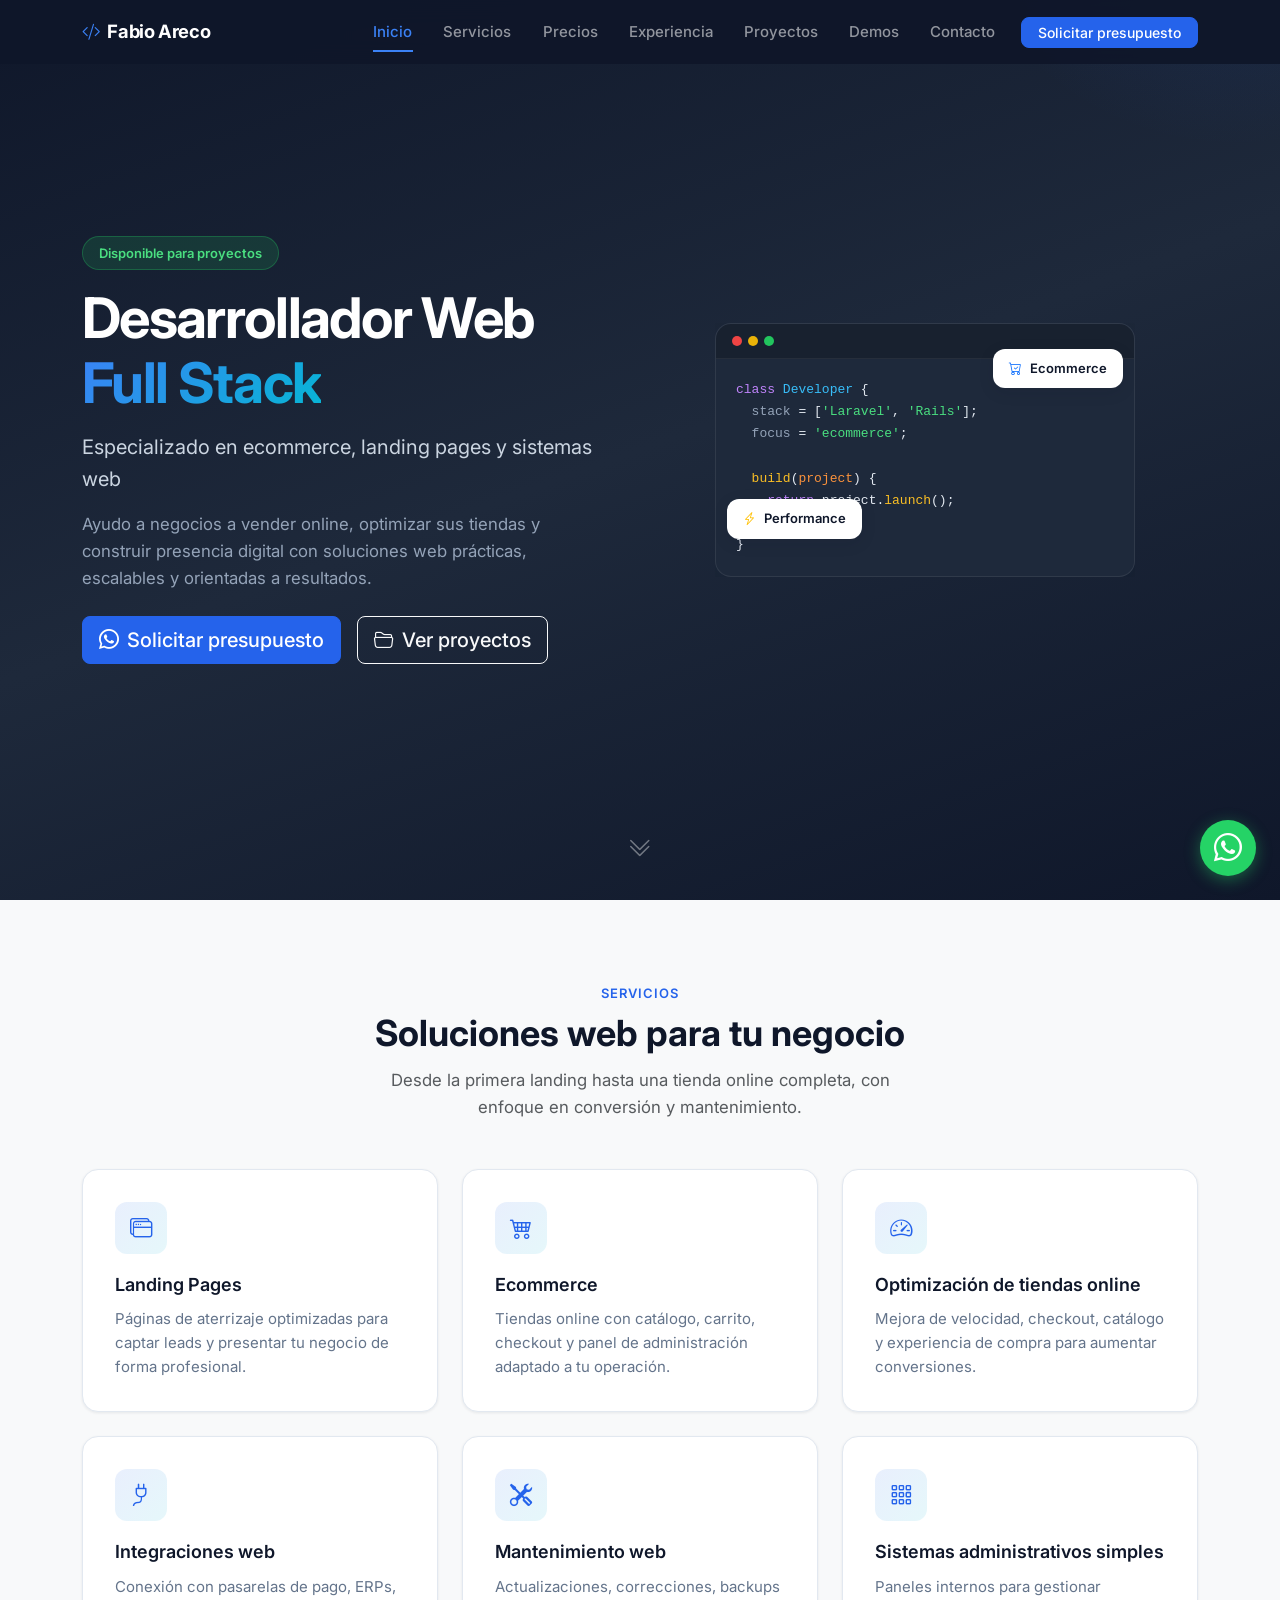
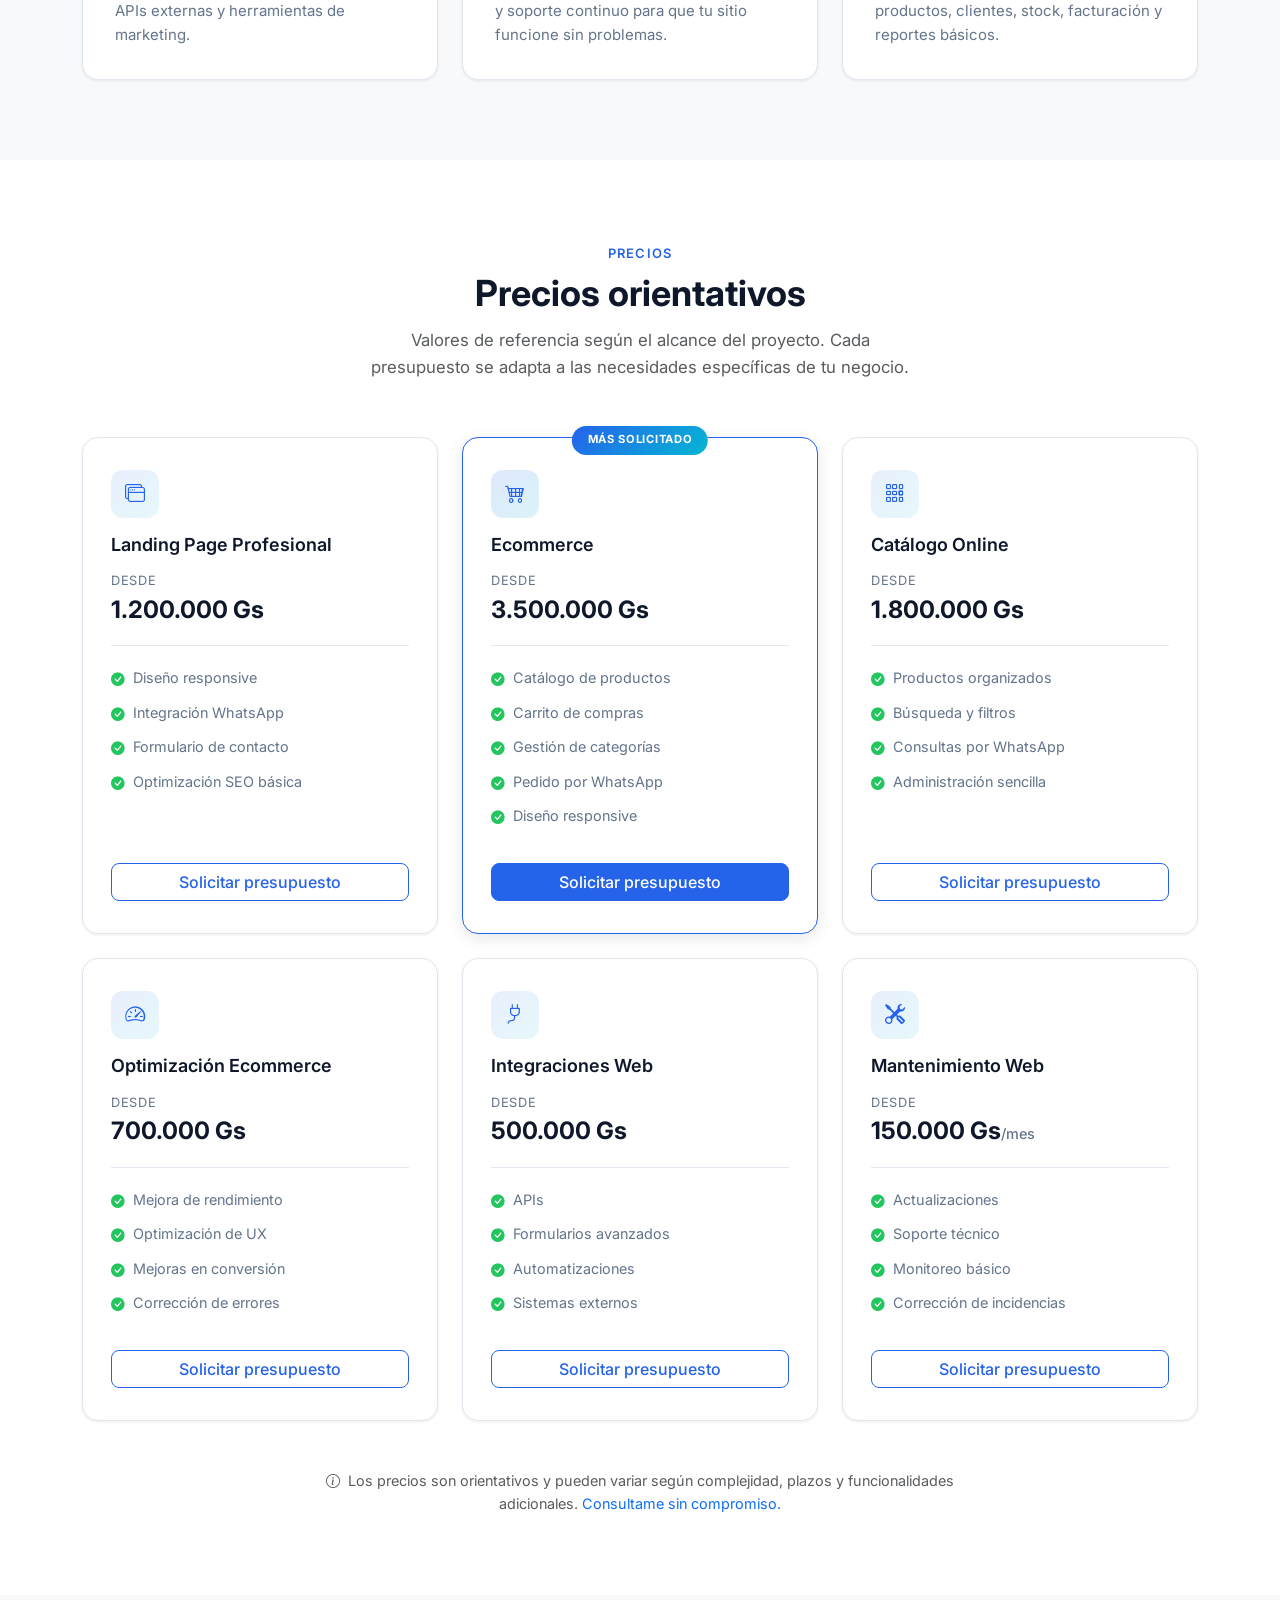
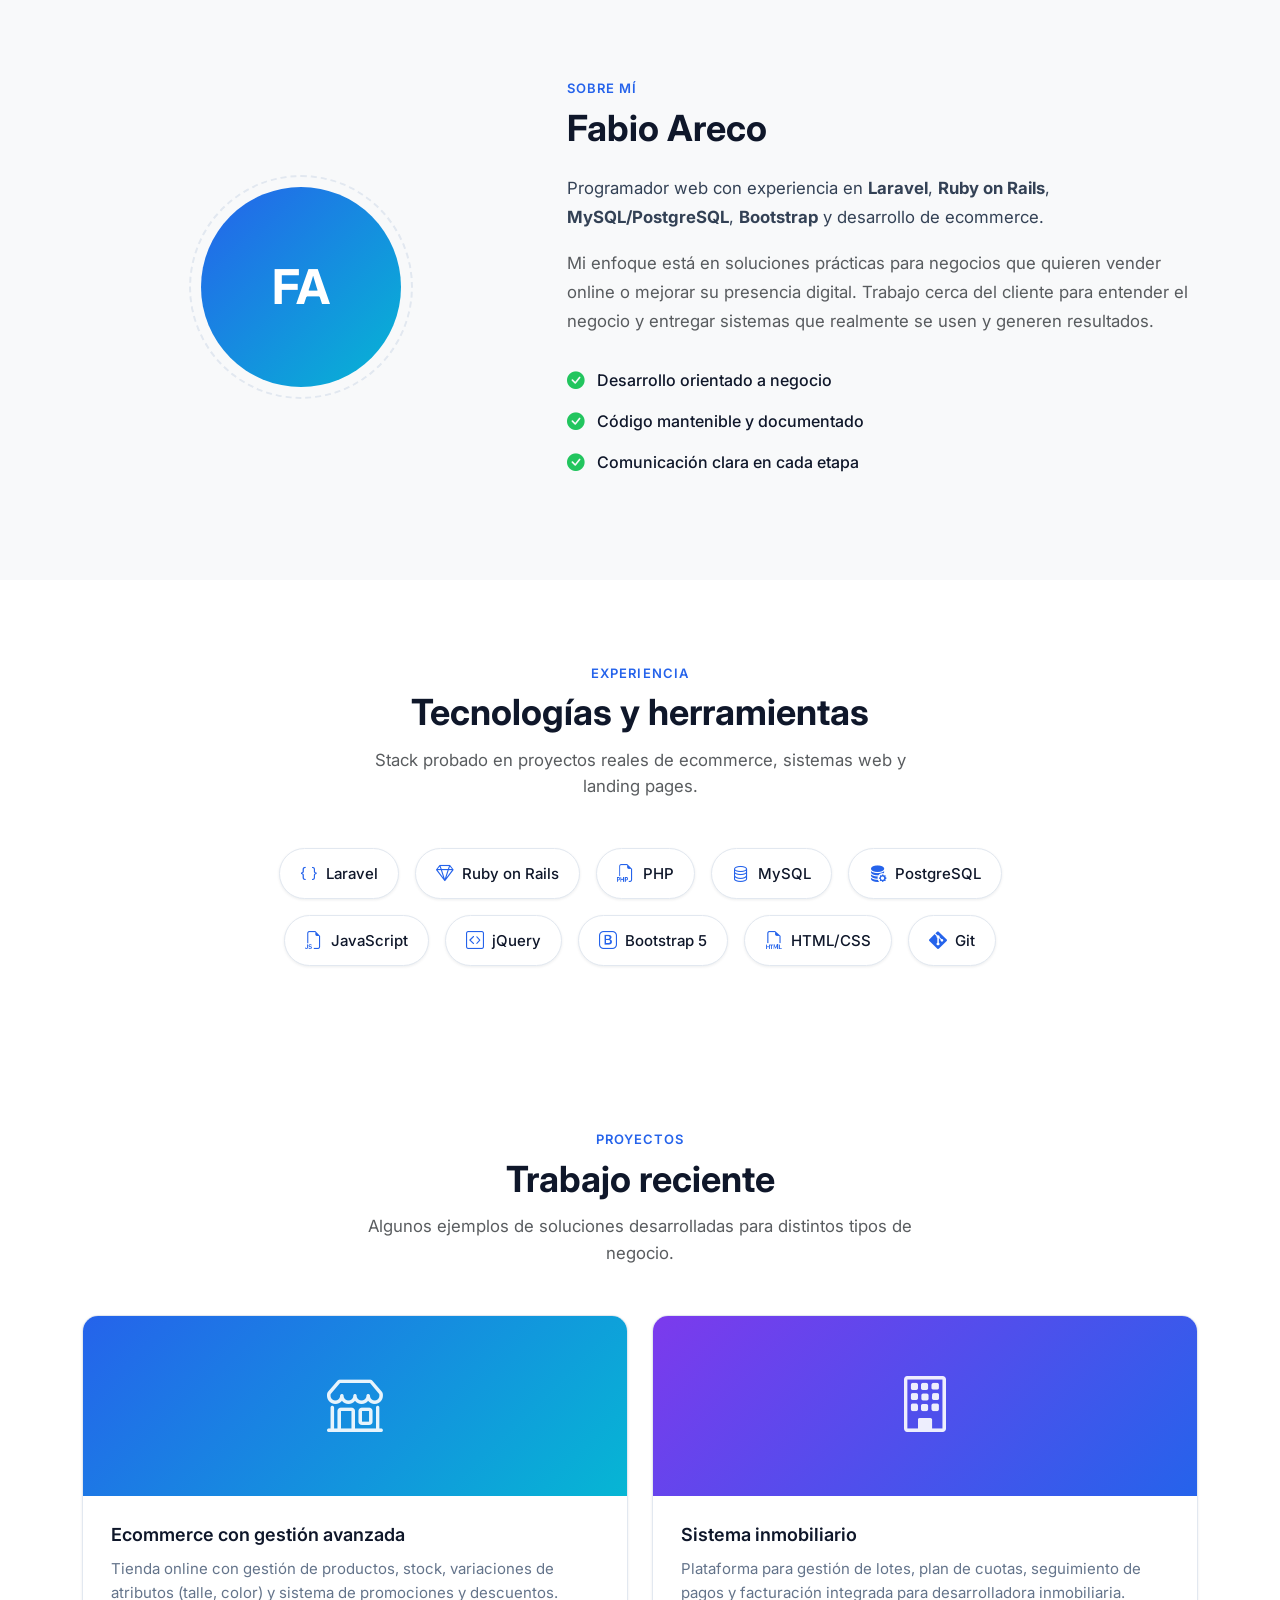
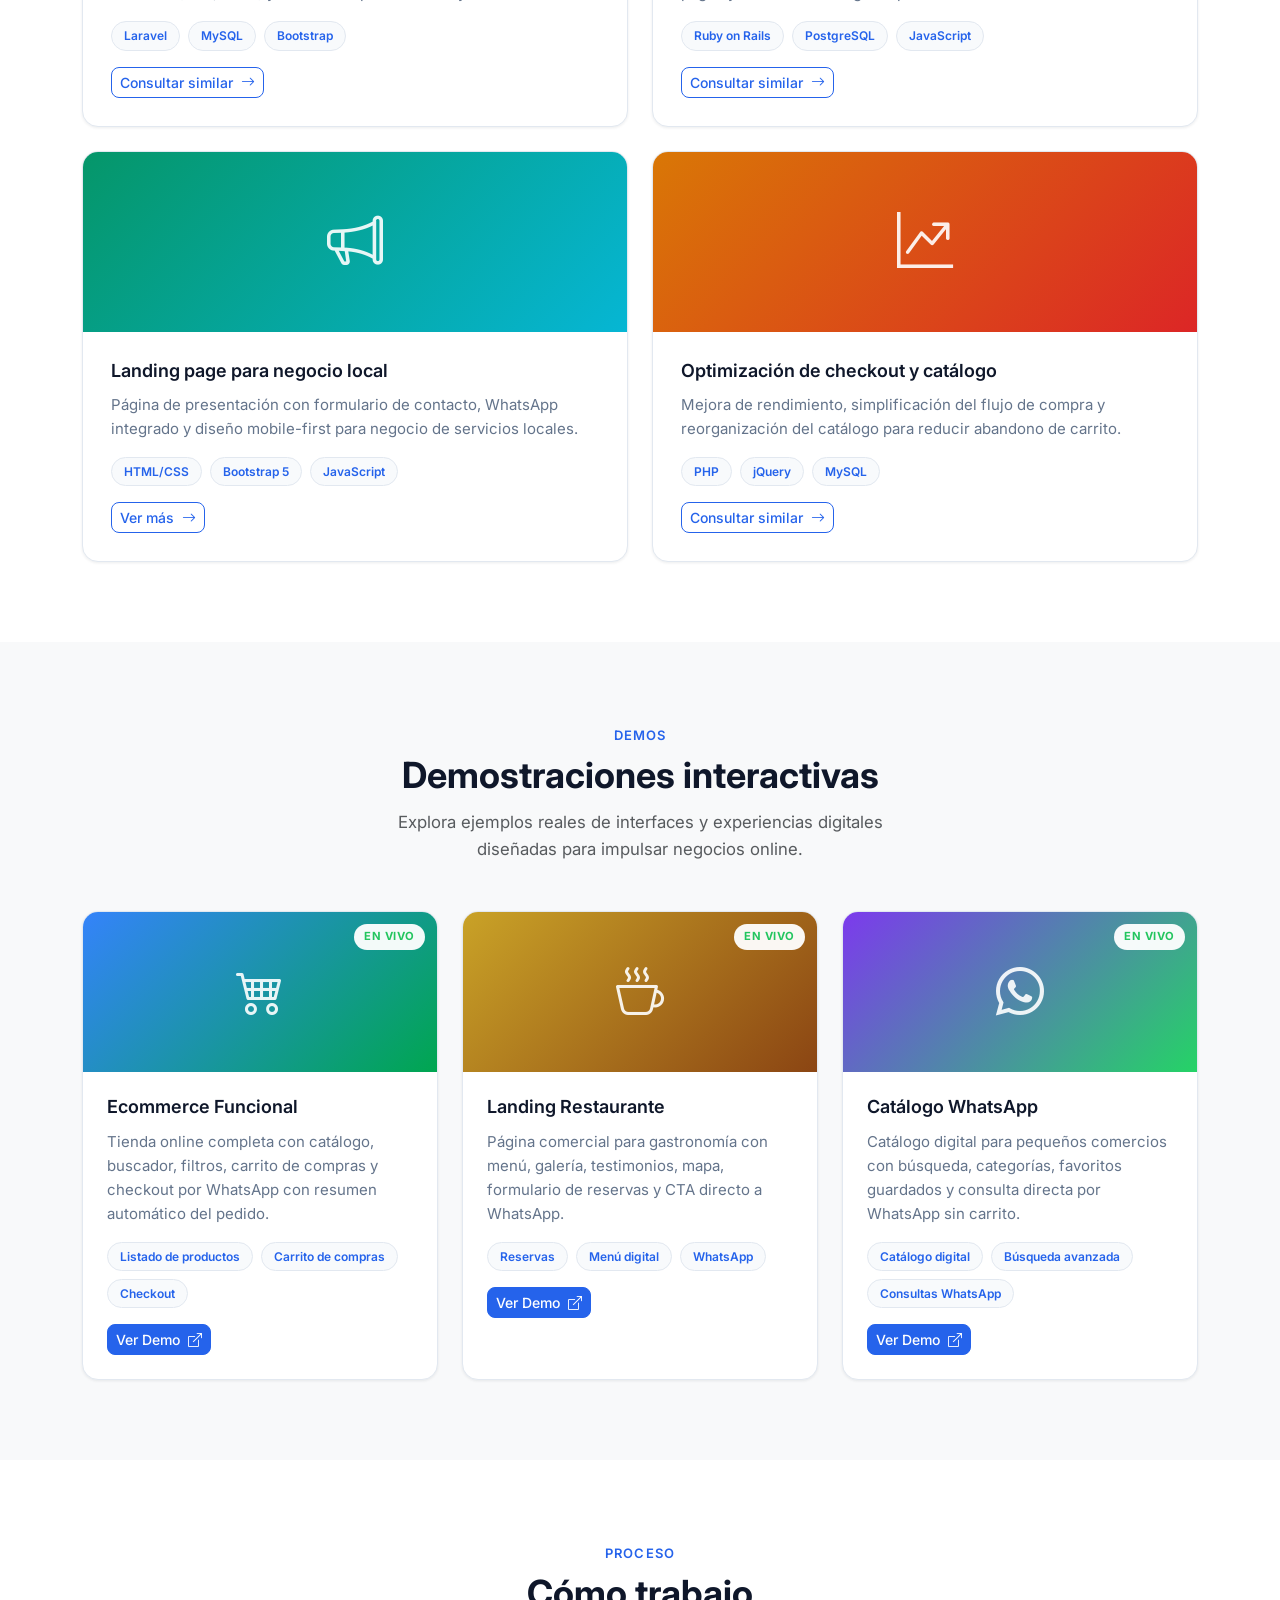
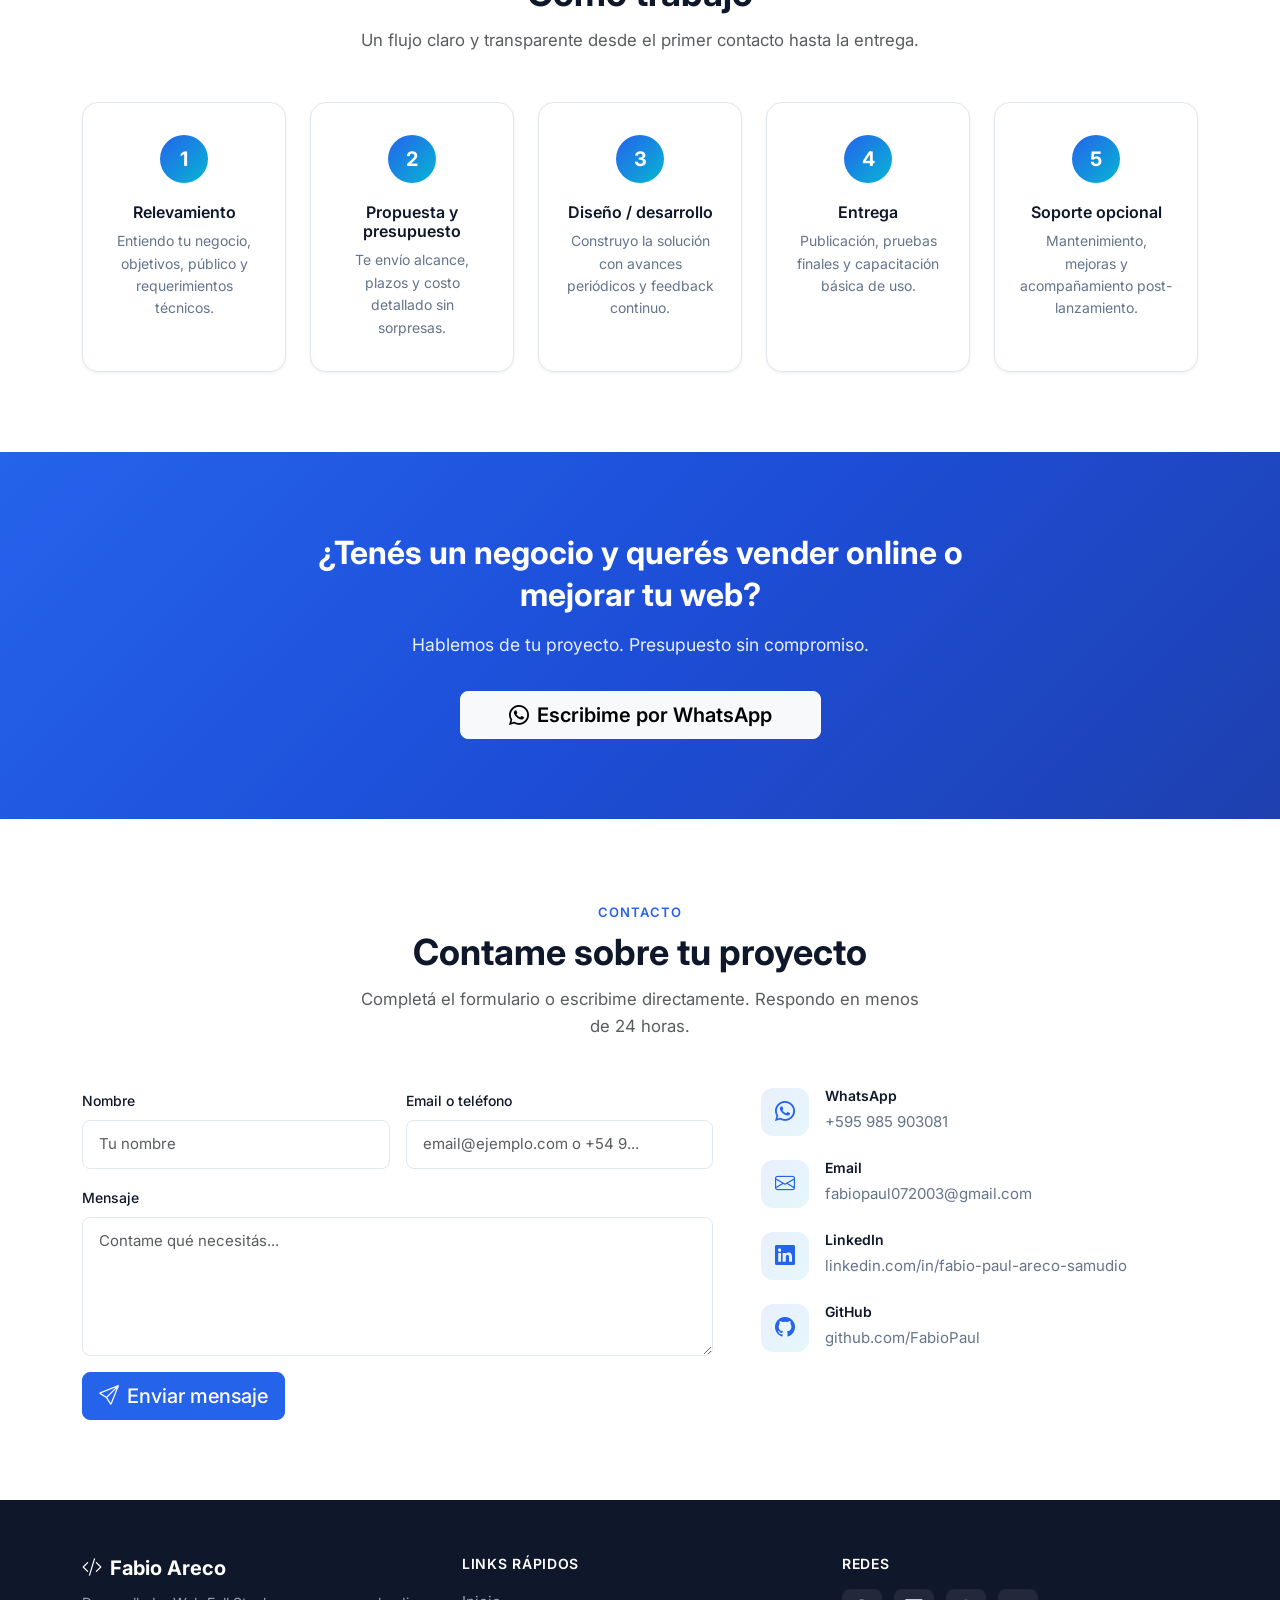
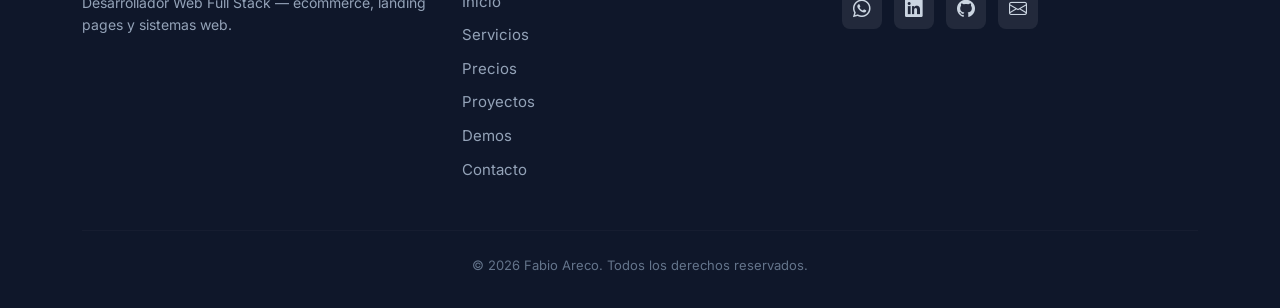
==== commit 1690db44: "Correcion Footer, Checkout" ====
--- a/index.html
+++ b/index.html
@@ -472,10 +472,9 @@
     <div class="container">
       <div class="section-header text-center mb-5">
         <span class="section-label">Demos</span>
-        <h2 class="section-title">Proyectos funcionales en vivo</h2>
+        <h2 class="section-title">Demostraciones interactivas</h2>
         <p class="section-desc text-muted mx-auto">
-          Ejemplos interactivos de lo que puedo desarrollar para tu negocio.
-          Cada demo es 100% funcional en el navegador, sin backend.
+          Explora ejemplos reales de interfaces y experiencias digitales diseñadas para impulsar negocios online.
         </p>
       </div>
 
@@ -493,9 +492,9 @@
                 y checkout por WhatsApp con resumen automático del pedido.
               </p>
               <div class="project-tags">
-                <span>HTML5</span>
-                <span>Bootstrap 5</span>
-                <span>LocalStorage</span>
+                <span>Listado de productos</span>
+                <span>Carrito de compras</span>
+                <span>Checkout</span>
               </div>
               <a href="demos/ecommerce/index.html" class="btn btn-primary btn-sm mt-3" target="_blank" rel="noopener noreferrer">
                 Ver Demo <i class="bi bi-box-arrow-up-right ms-1"></i>
@@ -517,9 +516,9 @@
                 mapa, formulario de reservas y CTA directo a WhatsApp.
               </p>
               <div class="project-tags">
-                <span>HTML5</span>
-                <span>CSS3</span>
-                <span>JavaScript</span>
+                <span>Reservas</span>
+                <span>Menú digital</span>
+                <span>WhatsApp</span>
               </div>
               <a href="demos/landing-restaurant/index.html" class="btn btn-primary btn-sm mt-3" target="_blank" rel="noopener noreferrer">
                 Ver Demo <i class="bi bi-box-arrow-up-right ms-1"></i>
@@ -541,9 +540,9 @@
                 favoritos guardados y consulta directa por WhatsApp sin carrito.
               </p>
               <div class="project-tags">
-                <span>Bootstrap 5</span>
-                <span>LocalStorage</span>
-                <span>WhatsApp API</span>
+                <span>Catálogo digital</span>
+                <span>Búsqueda avanzada</span>
+                <span>Consultas WhatsApp</span>
               </div>
               <a href="demos/catalogo-whatsapp/index.html" class="btn btn-primary btn-sm mt-3" target="_blank" rel="noopener noreferrer">
                 Ver Demo <i class="bi bi-box-arrow-up-right ms-1"></i>
